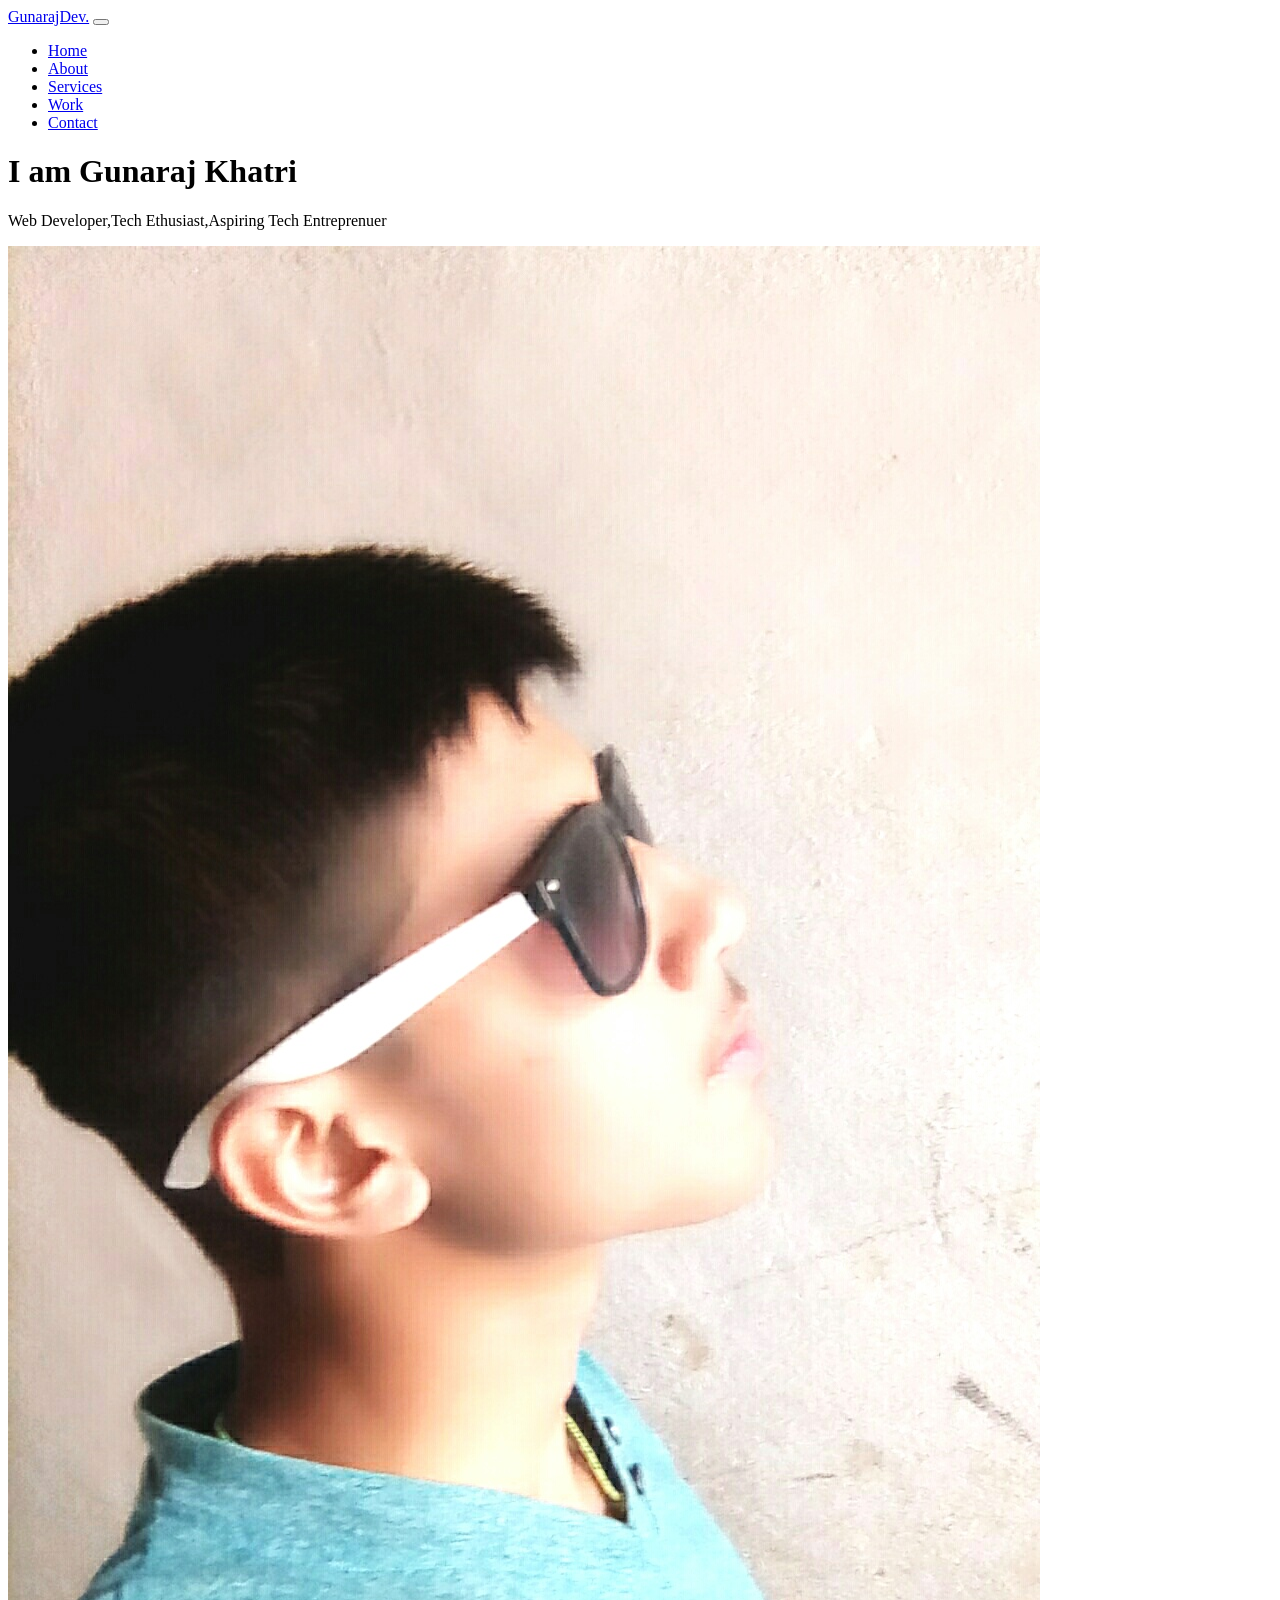
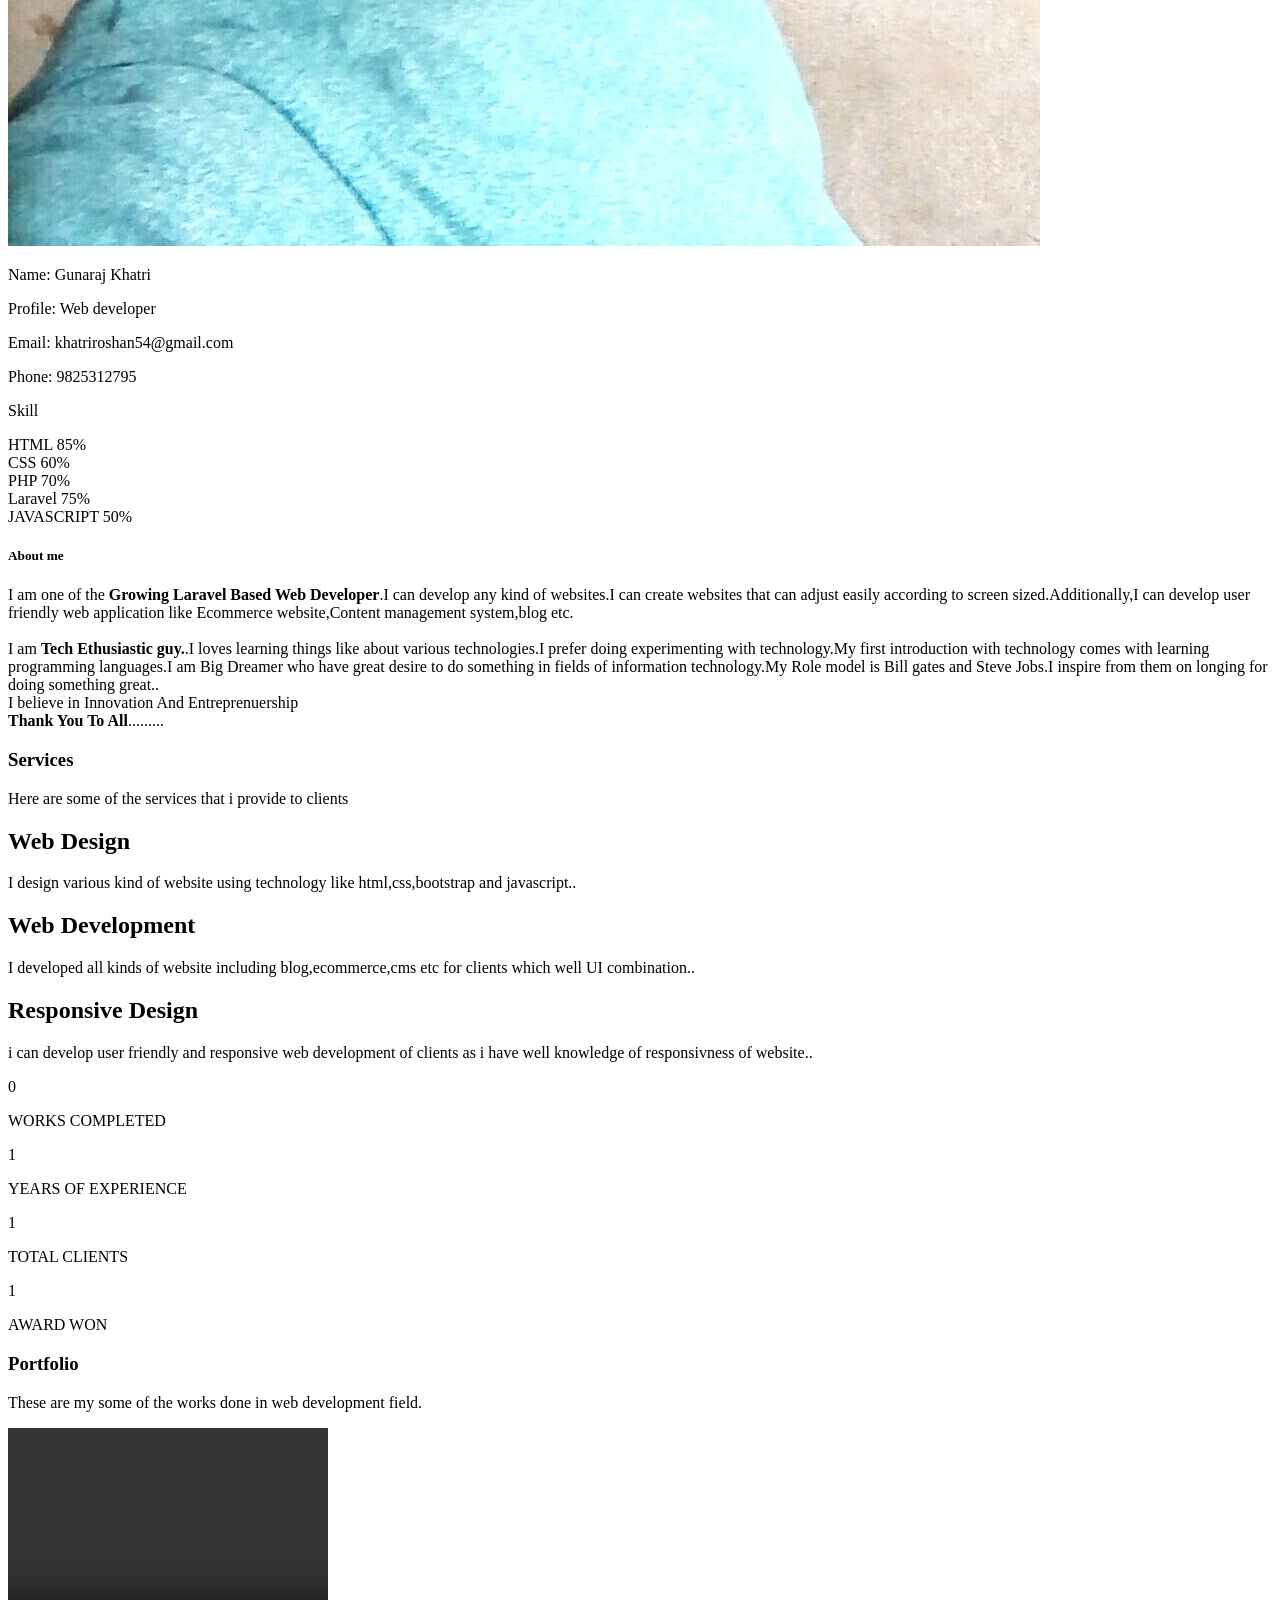
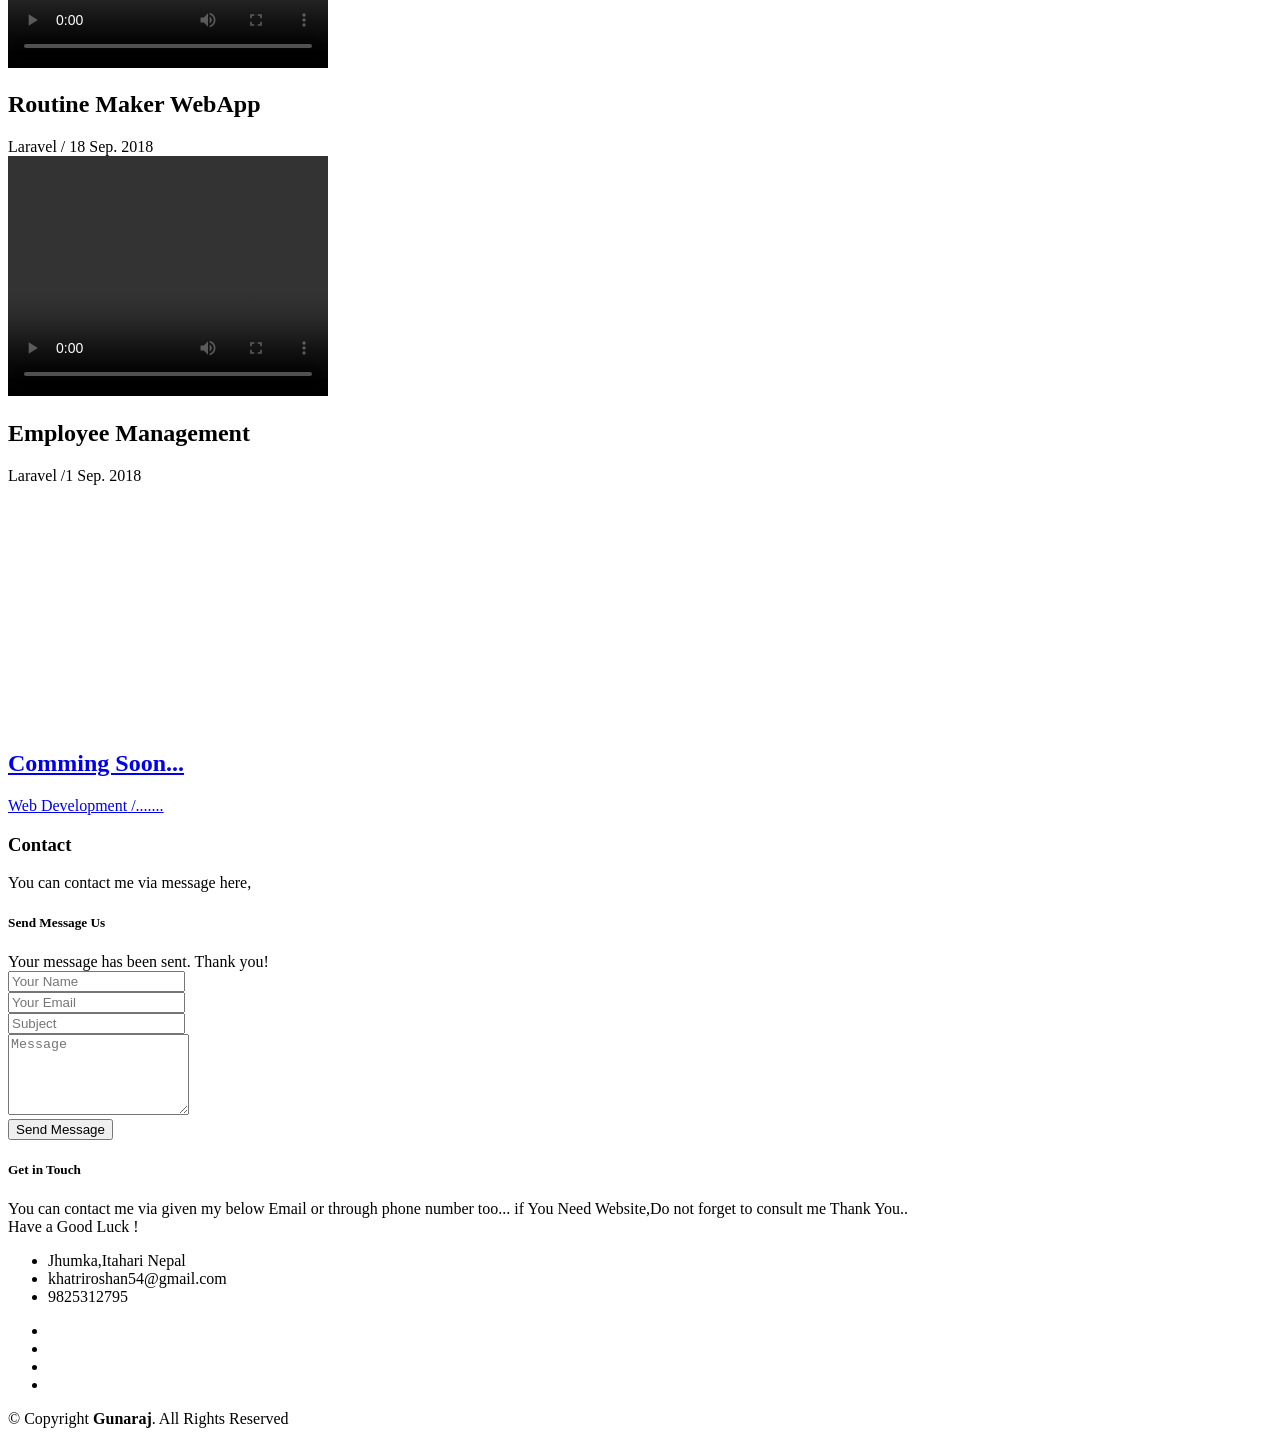
==== index.html @ 98afdce4 "first commit" ====
<!DOCTYPE html>
<html lang="en">
<head>
  <meta charset="utf-8">
  <title>GunarajDev.</title>
  <meta content="width=device-width, initial-scale=1.0" name="viewport">
  <meta content="" name="keywords">
  <meta content="" name="description">

  <!-- Favicons -->
  <!-- <link href="img/favicon.png" rel="icon"> -->
  <link href="img/apple-touch-icon.png" rel="apple-touch-icon">

  <!-- Bootstrap CSS File -->
  <link href="lib/bootstrap/css/bootstrap.min.css" rel="stylesheet">

  <!-- Libraries CSS Files -->
  <link href="lib/font-awesome/css/font-awesome.min.css" rel="stylesheet">
  <link href="lib/animate/animate.min.css" rel="stylesheet">
  <link href="lib/ionicons/css/ionicons.min.css" rel="stylesheet">
  <link href="lib/owlcarousel/assets/owl.carousel.min.css" rel="stylesheet">
  <link href="lib/lightbox/css/lightbox.min.css" rel="stylesheet">

  <!-- Main Stylesheet File -->
  <link href="css/style.css" rel="stylesheet">

</head>

<body id="page-top">

  <!--/ Nav Star /-->
  <nav class="navbar navbar-b navbar-trans navbar-expand-md fixed-top" id="mainNav">
    <div class="container">
      <a class="navbar-brand js-scroll" href="#page-top">GunarajDev.</a>
      <button class="navbar-toggler collapsed" type="button" data-toggle="collapse" data-target="#navbarDefault"
        aria-controls="navbarDefault" aria-expanded="false" aria-label="Toggle navigation">
        <span></span>
        <span></span>
        <span></span>
      </button>
      <div class="navbar-collapse collapse justify-content-end" id="navbarDefault">
        <ul class="navbar-nav">
          <li class="nav-item">
            <a class="nav-link js-scroll active" href="#home">Home</a>
          </li>
          <li class="nav-item">
            <a class="nav-link js-scroll" href="#about">About</a>
          </li>
          <li class="nav-item">
            <a class="nav-link js-scroll" href="#service">Services</a>
          </li>
          <li class="nav-item">
            <a class="nav-link js-scroll" href="#work">Work</a>
          </li>
          
          <li class="nav-item">
            <a class="nav-link js-scroll" href="#contact">Contact</a>
          </li>
        </ul>
      </div>
    </div>
  </nav>
  <!--/ Nav End /-->

  <!--/ Intro Skew Star /-->
  <div id="home" class="intro route bg-image" style="background-image: url(img/post-3.jpg)">
    <div class="overlay-itro"></div>
    <div class="intro-content display-table">
      <div class="table-cell">
        <div class="container">
          <!--<p class="display-6 color-d">Hello, world!</p>-->
          <h1 class="intro-title mb-4">I am Gunaraj Khatri</h1>
          <p class="intro-subtitle"><span class="text-slider-items">Web Developer,Tech Ethusiast,Aspiring Tech Entreprenuer</span><strong class="text-slider"></strong></p>
          <!-- <p class="pt-3"><a class="btn btn-primary btn js-scroll px-4" href="#about" role="button">Learn More</a></p> -->
        </div>
      </div>
    </div>
  </div>
  <!--/ Intro Skew End /-->

  <section id="about" class="about-mf sect-pt4 route">
    <div class="container">
      <div class="row">
        <div class="col-sm-12">
          <div class="box-shadow-full">
            <div class="row">
              <div class="col-md-6">
                <div class="row">
                  <div class="col-sm-6 col-md-5">
                    <div class="about-img">
                      <img src="img/ros.jpg" class="img-fluid rounded b-shadow-a" alt="">
                    </div>
                  </div>
                  <div class="col-sm-6 col-md-7">
                    <div class="about-info">
                      <p><span class="title-s">Name: </span> <span>Gunaraj Khatri</span></p>
                      <p><span class="title-s">Profile: </span> <span>Web developer</span></p>
                      <p><span class="title-s">Email: </span> <span>khatriroshan54@gmail.com</span></p>
                      <p><span class="title-s">Phone: </span> <span>9825312795</span></p>
                    </div>
                  </div>
                </div>
                <div class="skill-mf">
                  <p class="title-s">Skill</p>
                  <span>HTML</span> <span class="pull-right">85%</span>
                  <div class="progress">
                    <div class="progress-bar" role="progressbar" style="width: 85%;" aria-valuenow="85" aria-valuemin="0"
                      aria-valuemax="100"></div>
                  </div>
                  <span>CSS</span> <span class="pull-right">60%</span>
                  <div class="progress">
                    <div class="progress-bar" role="progressbar" style="width: 60%" aria-valuenow="75" aria-valuemin="0"
                      aria-valuemax="100"></div>
                  </div>
                  <span>PHP</span> <span class="pull-right">70%</span>
                  <div class="progress">
                    <div class="progress-bar" role="progressbar" style="width: 70%" aria-valuenow="50" aria-valuemin="0"
                      aria-valuemax="100"></div>
                  </div>
                   <span>Laravel</span> <span class="pull-right">75%</span>
                  <div class="progress">
                    <div class="progress-bar" role="progressbar" style="width: 75%" aria-valuenow="50" aria-valuemin="0"
                      aria-valuemax="100"></div>
                  </div>
                  <span>JAVASCRIPT</span> <span class="pull-right">50%</span>
                  <div class="progress">
                    <div class="progress-bar" role="progressbar" style="width: 50%" aria-valuenow="90" aria-valuemin="0"
                      aria-valuemax="100"></div>
                  </div>
                </div>
              </div>
              <div class="col-md-6">
                <div class="about-me pt-4 pt-md-0">
                  <div class="title-box-2">
                    <h5 class="title-left">
                      About me
                    </h5>
                  </div>
                  <p class="lead">
                    I am one of the <strong>Growing Laravel Based Web Developer</strong>.I can develop any kind of websites.I can create websites that can adjust easily according to screen sized.Additionally,I can develop user friendly web application like Ecommerce website,Content management system,blog etc.
  <br><br>  
I am <strong>Tech Ethusiastic guy.</strong>.I loves learning things like about various technologies.I prefer doing experimenting with technology.My first introduction with technology comes with learning programming languages.I am Big Dreamer who have great desire to do something in fields of information technology.My Role model is Bill gates and Steve Jobs.I inspire from them on longing for doing something great..
<br>
I believe in Innovation And Entreprenuership
<br>

<strong>Thank You To All</strong>.........
                  </p>
                 
                </div>
              </div>
            </div>
          </div>
        </div>
      </div>
    </div>
  </section>

  <!--/ Section Services Star /-->
  <section id="service" class="services-mf route">
    <div class="container">
      <div class="row">
        <div class="col-sm-12">
          <div class="title-box text-center">
            <h3 class="title-a">
              Services
            </h3>
            <p class="subtitle-a">
              Here are some of the services that i provide to clients 
            </p>
            <div class="line-mf"></div>
          </div>
        </div>
      </div>
      <div class="row">
        <div class="col-md-4">
          <div class="service-box">
            <div class="service-ico">
              <span class="ico-circle"><i class="ion-monitor"></i></span>
            </div>
            <div class="service-content">
              <h2 class="s-title">Web Design</h2>
              <p class="s-description text-center">
                I design various kind of website using technology like html,css,bootstrap and javascript..
              </p>
            </div>
          </div>
        </div>
        <div class="col-md-4">
          <div class="service-box">
            <div class="service-ico">
              <span class="ico-circle"><i class="ion-code-working"></i></span>
            </div>
            <div class="service-content">
              <h2 class="s-title">Web Development</h2>
              <p class="s-description text-center">
                I developed all kinds of website including blog,ecommerce,cms etc for clients which well UI combination..
              </p>
            </div>
          </div>
        </div>
        
        <div class="col-md-4">
          <div class="service-box">
            <div class="service-ico">
              <span class="ico-circle"><i class="ion-android-phone-portrait"></i></span>
            </div>
            <div class="service-content">
              <h2 class="s-title">Responsive Design</h2>
              <p class="s-description text-center">
                i can develop user friendly and responsive web development of clients as i have well knowledge of responsivness of website..
              </p>
            </div>
          </div>
        </div>
       
      
      </div>
    </div>
  </section>
  <!--/ Section Services End /-->

  <div class="section-counter paralax-mf bg-image" style="background-image: url(img/counters-bg.jpg)">
    <div class="overlay-mf"></div>
    <div class="container">
      <div class="row">
        <div class="col-sm-3 col-lg-3">
          <div class="counter-box counter-box pt-4 pt-md-0">
            <div class="counter-ico">
              <span class="ico-circle"><i class="ion-checkmark-round"></i></span>
            </div>
            <div class="counter-num">
              <p class="counter">0</p>
              <span class="counter-text">WORKS COMPLETED</span>
            </div>
          </div>
        </div>
        <div class="col-sm-3 col-lg-3">
          <div class="counter-box pt-4 pt-md-0">
            <div class="counter-ico">
              <span class="ico-circle"><i class="ion-ios-calendar-outline"></i></span>
            </div>
            <div class="counter-num">
              <p class="counter">1</p>
              <span class="counter-text">YEARS OF EXPERIENCE</span>
            </div>
          </div>
        </div>
        <div class="col-sm-3 col-lg-3">
          <div class="counter-box pt-4 pt-md-0">
            <div class="counter-ico">
              <span class="ico-circle"><i class="ion-ios-people"></i></span>
            </div>
            <div class="counter-num">
              <p class="counter">1</p>
              <span class="counter-text">TOTAL CLIENTS</span>
            </div>
          </div>
        </div>
        <div class="col-sm-3 col-lg-3">
          <div class="counter-box pt-4 pt-md-0">
            <div class="counter-ico">
              <span class="ico-circle"><i class="ion-ribbon-a"></i></span>
            </div>
            <div class="counter-num">
              <p class="counter">1</p>
              <span class="counter-text">AWARD WON</span>
            </div>
          </div>
        </div>
      </div>
    </div>
  </div>

  <!--/ Section Portfolio Star /-->
  <section id="work" class="portfolio-mf sect-pt4 route">
    <div class="container">
      <div class="row">
        <div class="col-sm-12">
          <div class="title-box text-center">
            <h3 class="title-a">
              Portfolio
            </h3>
            <p class="subtitle-a">
             These are my some of the works done in web development field.
            </p>
            <div class="line-mf"></div>
          </div>
        </div>
      </div>
      <div class="row">
        <div class="col-md-4">
          <div class="work-box">
            <!-- <a href="img/gg.mp4" data-lightbox="gallery-mf"> -->
              <div class="work-img">
              <!--   <img src="img/work-1.jpg" alt="" class="img-fluid"> -->
              <video controls width="320" height="240">
                <source src="img/gg.mp4" type="video/mp4">
              </video>
              </div>
              <div class="work-content">
                <div class="row">
                  <div class="col-sm-8">
                    <h2 class="w-title">Routine Maker WebApp</h2>
                    <div class="w-more">
                      <span class="w-ctegory">Laravel</span> / <span class="w-date">18 Sep. 2018</span>
                    </div>
                  </div>
                  <div class="col-sm-4">
                    <div class="w-like">
                      <span class="ion-ios-plus-outline"></span>
                    </div>
                  </div>
                </div>
              </div>
           
          </div>
        </div>
        <div class="col-md-4">
          <div class="work-box">
            <!-- <a href="img/work-2.jpg" data-lightbox="gallery-mf"> -->
              <div class="work-img">
               <video controls width="320" height="240">
                 <source src="img/prr.mp4" type="video/mp4">
                </video>
              </div>
              <div class="work-content">
                <div class="row">
                  <div class="col-sm-8">
                    <h2 class="w-title">Employee Management</h2>
                    <div class="w-more">
                      <span class="w-ctegory">Laravel</span> /<span class="w-date">1 Sep. 2018</span>
                    </div>
                  </div>
                  <div class="col-sm-4">
                    <div class="w-like">
                      <span class="ion-ios-plus-outline"></span>
                    </div>
                  </div>
                </div>
              </div>
            
          </div>
        </div>
        <div class="col-md-4">
          <div class="work-box">
            <a href="img/work-3.jpg" data-lightbox="gallery-mf">
              <div class="work-img" style="width:345px;height:245px;">
                <img src="img/work-3.jpg" alt="" class="img-fluid" style="width:240;">
              </div>
              <div class="work-content">
                <div class="row">
                  <div class="col-sm-8">
                    <h2 class="w-title">Comming Soon...</h2>
                    <div class="w-more">
                      <span class="w-ctegory"> Web Development</span> /....... <span class="w-date"></span>
                    </div>
                  </div>
                  <div class="col-sm-4">
                    <div class="w-like">
                      <span class="ion-ios-plus-outline"></span>
                    </div>
                  </div>
                </div>
              </div>
            </a>
          </div>
        </div>
        
        
      </div>
    </div>
  </section>
  

  <section class="paralax-mf footer-paralax bg-image sect-mt4 route" style="background-image: url(img/overlay-bg.jpg)">
    <div class="row">
        
    <div class="overlay-mf"></div>
    <div class="container">
      <div class="row">
        <div class="col-sm-12">
          <div class="title-box text-center">
            <h3 class="title-a">
              Contact
            </h3>
            <p class="subtitle-a">
              You can contact me via message here,
            </p>
            <div class="line-mf bg-black"></div>
          </div>
        </div>
        </div>
          <div class="contact-mf">
            <div id="contact" class="box-shadow-full">
              <div class="row">
                <div class="col-md-6">
                  <div class="title-box-2">
                    <h5 class="title-left">
                      Send Message Us
                    </h5>
                  </div>
                  <div>
                      <form action="" method="post" role="form" class="contactForm">
                      <div id="sendmessage">Your message has been sent. Thank you!</div>
                      <div id="errormessage"></div>
                      <div class="row">
                        <div class="col-md-12 mb-3">
                          <div class="form-group">
                            <input type="text" name="name" class="form-control" id="name" placeholder="Your Name" data-rule="minlen:4" data-msg="Please enter at least 4 chars" />
                            <div class="validation"></div>
                          </div>
                        </div>
                        <div class="col-md-12 mb-3">
                          <div class="form-group">
                            <input type="email" class="form-control" name="email" id="email" placeholder="Your Email" data-rule="email" data-msg="Please enter a valid email" />
                            <div class="validation"></div>
                          </div>
                        </div>
                        <div class="col-md-12 mb-3">
                            <div class="form-group">
                              <input type="text" class="form-control" name="subject" id="subject" placeholder="Subject" data-rule="minlen:4" data-msg="Please enter at least 8 chars of subject" />
                              <div class="validation"></div>
                            </div>
                        </div>
                        <div class="col-md-12 mb-3">
                          <div class="form-group">
                            <textarea class="form-control" name="message" rows="5" data-rule="required" data-msg="Please write something for us" placeholder="Message"></textarea>
                            <div class="validation"></div>
                          </div>
                        </div>
                        <div class="col-md-12">
                          <button type="submit" class="button button-a button-big button-rouded">Send Message</button>
                        </div>
                      </div>
                    </form>
                  </div>
                </div>
                <div class="col-md-6">
                  <div class="title-box-2 pt-4 pt-md-0">
                    <h5 class="title-left">
                      Get in Touch
                    </h5>
                  </div>
                  <div class="more-info">
                    <p class="lead">
                      You can contact me via given my below Email 
                      or through phone number too...
                      if You Need Website,Do not forget to 
                      consult me Thank You..
                     <br> Have a Good Luck !
                    </p>
                    <ul class="list-ico">
                      <li><span class="ion-ios-location"></span>Jhumka,Itahari Nepal</li>
                      
                      <li><span class="ion-email"></span>khatriroshan54@gmail.com</li>
                      <li><span class="ion-ios-telephone"></span>9825312795</li>
                    </ul>
                  </div>
                  <div class="socials">
                    <ul>
                      <li><a href=""><span class="ico-circle"><i class="ion-social-facebook"></i></span></a></li>
                      <li><a href=""><span class="ico-circle"><i class="ion-social-instagram"></i></span></a></li>
                      <li><a href=""><span class="ico-circle"><i class="ion-social-twitter"></i></span></a></li>
                      <li><a href=""><span class="ico-circle"><i class="ion-social-pinterest"></i></span></a></li>
                    </ul>
                  </div>
                </div>
              </div>
            </div>
          </div>
        </div>
      </div>
    </div>
    <footer>
      <div class="container">
        <div class="row">
          <div class="col-sm-12">
            <div class="copyright-box">
              <p class="copyright">&copy; Copyright <strong>Gunaraj</strong>. All Rights Reserved</p>
            
            </div>
          </div>
        </div>
      </div>
    </footer>
  </section>
  <!--/ Section Contact-footer End /-->

  <a href="#" class="back-to-top"><i class="fa fa-chevron-up"></i></a>
  <div id="preloader"></div>

  <!-- JavaScript Libraries -->
  <script src="lib/jquery/jquery.min.js"></script>
  <script src="lib/jquery/jquery-migrate.min.js"></script>
  <script src="lib/popper/popper.min.js"></script>
  <script src="lib/bootstrap/js/bootstrap.min.js"></script>
  <script src="lib/easing/easing.min.js"></script>
  <script src="lib/counterup/jquery.waypoints.min.js"></script>
  <script src="lib/counterup/jquery.counterup.js"></script>
  <script src="lib/owlcarousel/owl.carousel.min.js"></script>
  <script src="lib/lightbox/js/lightbox.min.js"></script>
  <script src="lib/typed/typed.min.js"></script>
  <!-- Contact Form JavaScript File -->
  <script src="contactform/contactform.js"></script>

  <!-- Template Main Javascript File -->
  <script src="js/main.js"></script>

</body>
</html>
---- css/style.css ----
/*
  Theme Name: DevFolio
  Theme URL: https://bootstrapmade.com/devfolio-bootstrap-portfolio-html-template/
  Author: BootstrapMade.com
  License: https://bootstrapmade.com/license/
*/

/*======================================
//--//-->   STYLES GENERALES
======================================*/

body {
  background-color: #f5f5f5;
  color: #4e4e4e;
}

h1,
h2,
h3,
h4,
h5,
h6 {
  color: #1e1e1e;
}

a {
  color: #1e1e1e;
  transition: all 0.5s ease-in-out;
}

a:hover {
  color: #0078ff;
  text-decoration: none;
  transition: all 0.5s ease-in-out;
}

.p-r {
  position: relative;
}

.color-a {
  color: #0078ff;
}

.color-d {
  color: #f5f5f5;
}

.color-text-a {
  color: #4e4e4e;
}

.box-shadow,
.paralax-mf,
.service-box,
.work-box,
.card-blog {
  box-shadow: 0 13px 8px -10px rgba(0, 0, 0, 0.1);
}

.box-shadow-a,
.button:hover {
  box-shadow: 0 0 0 4px #cde1f8;
}

.display-5 {
  font-size: 2.5rem;
  font-weight: 300;
  line-height: 1.1;
}

.display-6 {
  font-size: 2rem;
  font-weight: 300;
  line-height: 1.1;
}

.avatar {
  width: 32px;
  height: 32px;
  margin-right: 4px;
  overflow: hidden;
}

.bg-image {
  background-repeat: no-repeat;
  background-attachment: fixed;
  background-size: cover;
  background-position: center center;
}

.overlay-mf {
  background-color: #0078ff;
}

.overlay-mf {
  position: absolute;
  top: 0;
  left: 0px;
  padding: 0;
  height: 100%;
  width: 100%;
  opacity: .7;
}

.paralax-mf {
  position: relative;
  padding: 8rem 0;
}

.display-table {
  width: 100%;
  height: 100%;
  display: table;
}

.table-cell {
  display: table-cell;
  vertical-align: middle;
}

/*--/ Sections /--*/

.sect-4 {
  padding: 4rem 0;
}

.sect-pt4 {
  padding-top: 4rem;
}

.sect-mt4 {
  margin-top: 4rem;
}

/*--/ Title s /--*/

.title-s {
  font-weight: 600;
  color: #1e1e1e;
  font-size: 1.1rem;
}

/*--/ Title A /--*/

.title-box {
  margin-bottom: 4rem;
}

.title-a {
  font-size: 3rem;
  font-weight: bold;
  text-transform: uppercase;
}

.subtitle-a {
  color: #4e4e4e;
}

.line-mf {
  width: 40px;
  height: 5px;
  background-color: #0078ff;
  margin: 0 auto;
}

/*--/ Title Left /--*/

.title-box-2 {
  margin-bottom: 3rem;
}

.title-left {
  font-size: 2rem;
  position: relative;
}

.title-left:before {
  content: '';
  position: absolute;
  height: 3px;
  background-color: #0078ff;
  width: 100px;
  bottom: -12px;
}

/*------/ Box /------*/

.box-pl2 {
  padding-left: 2rem;
}

.box-shadow-full {
  padding: 3rem 1.25rem;
  position: relative;
  background-color: #fff;
  margin-bottom: 3rem;
  z-index: 2;
  box-shadow: 0 1px 1px 0 rgba(0, 0, 0, 0.06), 0 2px 5px 0 rgba(0, 0, 0, 0.2);
}

/*------/ Socials /------*/

.socials {
  padding: 1.5rem 0;
}

.socials ul li {
  display: inline-block;
}

.socials .ico-circle {
  height: 40px;
  width: 40px;
  font-size: 1.7rem;
  border-radius: 50%;
  line-height: 1.4;
  margin: 0 15px 0 0;
  box-shadow: 0 0 0 3px #0078ff;
  transition: all 500ms ease;
}

.socials .ico-circle:hover {
  background-color: #0078ff;
  color: #fff;
  box-shadow: 0 0 0 3px #cde1f8;
  transition: all 500ms ease;
}

/*------/ Ul resect /------*/

.ul-resect,
.socials ul,
.list-ico,
.blog-wrapper .post-meta ul,
.box-comments .list-comments,
.widget-sidebar .list-sidebar,
.widget-tags ul {
  list-style: none;
  padding-left: 0;
  margin-bottom: 0;
}

.list-ico {
  line-height: 2;
}

.list-ico span {
  color: #0078ff;
  margin-right: 10px;
}

/*------/ Ico Circle /------*/

.ico-circle {
  height: 100px;
  width: 100px;
  font-size: 2rem;
  border-radius: 50%;
  line-height: 1.55;
  margin: 0 auto;
  text-align: center;
  box-shadow: 0 0 0 10px #0078ff;
  display: block;
}

/*------/ Owl Carousel /------*/

.owl-theme .owl-dots {
  text-align: center;
  margin-top: 18px;
}

.owl-theme .owl-dots .owl-dot {
  display: inline-block;
}

.owl-theme .owl-dots .owl-dot span {
  width: 18px;
  height: 7px;
  margin: 5px 5px;
  background: #cde1f8;
  border: 0px solid #cde1f8;
  display: block;
  transition: all 0.6s ease-in-out;
  cursor: pointer;
}

.owl-theme .owl-dots .owl-dot:hover span {
  background-color: #cde1f8;
}

.owl-theme .owl-dots .owl-dot.active span {
  background-color: #1B1B1B;
  width: 25px;
}

/*--/ Scrolltop s /--*/

.scrolltop-mf {
  position: relative;
  display: none;
}

.scrolltop-mf span {
  z-index: 999;
  position: fixed;
  width: 42px;
  height: 42px;
  background-color: #0078ff;
  opacity: .7;
  font-size: 1.6rem;
  line-height: 1.5;
  text-align: center;
  color: #fff;
  top: auto;
  left: auto;
  right: 30px;
  bottom: 50px;
  cursor: pointer;
  border-radius: 50%;
}

/* Back to top button */

.back-to-top {
  position: fixed;
  display: none;
  background: #0078ff;
  color: #fff;
  width: 44px;
  height: 44px;
  text-align: center;
  line-height: 1;
  font-size: 16px;
  border-radius: 50%;
  right: 15px;
  bottom: 15px;
  transition: background 0.5s;
  z-index: 11;
}

.back-to-top i {
  padding-top: 12px;
  color: #fff;
}

/* Prelaoder */

#preloader {
  position: fixed;
  top: 0;
  left: 0;
  right: 0;
  bottom: 0;
  z-index: 9999;
  overflow: hidden;
  background: #fff;
}

#preloader:before {
  content: "";
  position: fixed;
  top: calc(50% - 30px);
  left: calc(50% - 30px);
  border: 6px solid #f2f2f2;
  border-top: 6px solid #0078ff;
  border-radius: 50%;
  width: 60px;
  height: 60px;
  -webkit-animation: animate-preloader 1s linear infinite;
  animation: animate-preloader 1s linear infinite;
}

@-webkit-keyframes animate-preloader {
  0% {
    -webkit-transform: rotate(0deg);
    transform: rotate(0deg);
  }

  100% {
    -webkit-transform: rotate(360deg);
    transform: rotate(360deg);
  }
}

@keyframes animate-preloader {
  0% {
    -webkit-transform: rotate(0deg);
    transform: rotate(0deg);
  }

  100% {
    -webkit-transform: rotate(360deg);
    transform: rotate(360deg);
  }
}

/*======================================
//--//-->   NAVBAR
======================================*/

.navbar-b {
  transition: all .5s ease-in-out;
  background-color: transparent;
  padding-top: 1.563rem;
  padding-bottom: 1.563rem;
}

.navbar-b.navbar-reduce {
  box-shadow: 0px 6px 9px 0px rgba(0, 0, 0, 0.06);
}

.navbar-b.navbar-trans .nav-item,
.navbar-b.navbar-reduce .nav-item {
  position: relative;
  padding-right: 10px;
  padding-left: 0;
}

.navbar-b.navbar-trans .nav-link,
.navbar-b.navbar-reduce .nav-link {
  color: #fff;
  text-transform: uppercase;
  font-weight: 600;
}

.navbar-b.navbar-trans .nav-link:before,
.navbar-b.navbar-reduce .nav-link:before {
  content: '';
  position: absolute;
  margin-left: 0px;
  width: 0%;
  bottom: 0;
  left: 0;
  height: 2px;
  transition: all 500ms ease;
}

.navbar-b.navbar-trans .nav-link:hover,
.navbar-b.navbar-reduce .nav-link:hover {
  color: #1B1B1B;
}

.navbar-b.navbar-trans .nav-link:hover:before,
.navbar-b.navbar-reduce .nav-link:hover:before {
  width: 35px;
}

.navbar-b.navbar-trans .show > .nav-link:before,
.navbar-b.navbar-trans .active > .nav-link:before,
.navbar-b.navbar-trans .nav-link.show:before,
.navbar-b.navbar-trans .nav-link.active:before,
.navbar-b.navbar-reduce .show > .nav-link:before,
.navbar-b.navbar-reduce .active > .nav-link:before,
.navbar-b.navbar-reduce .nav-link.show:before,
.navbar-b.navbar-reduce .nav-link.active:before {
  width: 35px;
}

.navbar-b.navbar-trans .nav-link:before {
  background-color: #fff;
}

.navbar-b.navbar-trans .nav-link:hover {
  color: #fff;
}

.navbar-b.navbar-trans .show > .nav-link,
.navbar-b.navbar-trans .active > .nav-link,
.navbar-b.navbar-trans .nav-link.show,
.navbar-b.navbar-trans .nav-link.active {
  color: #fff;
}

.navbar-b.navbar-reduce {
  transition: all .5s ease-in-out;
  background-color: #fff;
  padding-top: 15px;
  padding-bottom: 15px;
}

.navbar-b.navbar-reduce .nav-link {
  color: #0078ff;
}

.navbar-b.navbar-reduce .nav-link:before {
  background-color: #0078ff;
}

.navbar-b.navbar-reduce .nav-link:hover {
  color: #0078ff;
}

.navbar-b.navbar-reduce .show > .nav-link,
.navbar-b.navbar-reduce .active > .nav-link,
.navbar-b.navbar-reduce .nav-link.show,
.navbar-b.navbar-reduce .nav-link.active {
  color: #0078ff;
}

.navbar-b.navbar-reduce .navbar-brand {
  color: #0078ff;
}

.navbar-b.navbar-reduce .navbar-toggler span {
  background-color: #1B1B1B;
}

.navbar-b .navbar-brand {
  color: #fff;
  font-size: 1.6rem;
  font-weight: 600;
}

.navbar-b .navbar-nav .dropdown-item.show .dropdown-menu,
.navbar-b .dropdown.show .dropdown-menu,
.navbar-b .dropdown-btn.show .dropdown-menu {
  -webkit-transform: translate3d(0px, 0px, 0px);
  transform: translate3d(0px, 0px, 0px);
  visibility: visible !important;
}

.navbar-b .dropdown-menu {
  margin: 1.12rem 0 0;
  border-radius: 0;
}

.navbar-b .dropdown-menu .dropdown-item {
  padding: .7rem 1.7rem;
  transition: all 500ms ease;
}

.navbar-b .dropdown-menu .dropdown-item:hover {
  background-color: #0078ff;
  color: #fff;
  transition: all 500ms ease;
}

.navbar-b .dropdown-menu .dropdown-item.active {
  background-color: #0078ff;
}

/*--/ Hamburger Navbar /--*/

.navbar-toggler {
  position: relative;
}

.navbar-toggler:focus,
.navbar-toggler:active {
  outline: 0;
}

.navbar-toggler span {
  display: block;
  background-color: #fff;
  height: 3px;
  width: 25px;
  margin-top: 4px;
  margin-bottom: 4px;
  -webkit-transform: rotate(0deg);
  transform: rotate(0deg);
  left: 0;
  opacity: 1;
}

.navbar-toggler span:nth-child(1),
.navbar-toggler span:nth-child(3) {
  transition: -webkit-transform .35s ease-in-out;
  transition: transform .35s ease-in-out;
  transition: transform .35s ease-in-out, -webkit-transform .35s ease-in-out;
}

.navbar-toggler:not(.collapsed) span:nth-child(1) {
  position: absolute;
  left: 12px;
  top: 10px;
  -webkit-transform: rotate(135deg);
  transform: rotate(135deg);
  opacity: 0.9;
}

.navbar-toggler:not(.collapsed) span:nth-child(2) {
  height: 12px;
  visibility: hidden;
  background-color: transparent;
}

.navbar-toggler:not(.collapsed) span:nth-child(3) {
  position: absolute;
  left: 12px;
  top: 10px;
  -webkit-transform: rotate(-135deg);
  transform: rotate(-135deg);
  opacity: 0.9;
}

/*======================================
//--//-->   INTRO
======================================*/

.intro {
  height: 100vh;
  position: relative;
  color: #fff;
}

.intro .intro-content {
  text-align: center;
  position: absolute;
}

.intro .overlay-itro {
  background-color: rgba(0, 0, 0, 0.6);
  position: absolute;
  top: 0;
  left: 0px;
  padding: 0;
  height: 100%;
  width: 100%;
  opacity: .9;
}

.intro .intro-title {
  color: #fff;
  font-weight: 600;
  font-size: 3rem;
}

.intro .intro-subtitle {
  font-size: 1.5rem;
  font-weight: 300;
}

.intro .text-slider-items {
  display: none;
}

.intro-single {
  height: 350px;
}

.intro-single .intro-content {
  margin-top: 30px;
}

.intro-single .intro-title {
  text-transform: uppercase;
  font-size: 3rem;
}

.intro-single .breadcrumb {
  background-color: transparent;
  color: #0078ff;
}

.intro-single .breadcrumb .breadcrumb-item:before {
  color: #cde1f8;
}

.intro-single .breadcrumb .breadcrumb-item.active {
  color: #cde1f8;
}

.intro-single .breadcrumb a {
  color: #fff;
}

/*======================================
//--//-->   ABOUT
======================================*/

.about-mf .box-shadow-full {
  padding-top: 4rem;
  padding-bottom: 4rem;
}

.about-mf .about-img {
  margin-bottom: 2rem;
}

.about-mf .about-img img {
  margin-left: 10px;
}

.skill-mf span {
  color: #4e4e4e;
}

.skill-mf .progress {
  background-color: #cde1f8;
  margin: .5rem 0 1.2rem 0;
  border-radius: 0;
  height: .7rem;
}

.skill-mf .progress .progress-bar {
  height: .7rem;
  background-color: #0078ff;
}

/*======================================
//--//-->   SERVICES
======================================*/

.service-box {
  background-color: #fff;
  padding: 2.5rem 1.3rem;
  border-radius: 1rem;
  margin-bottom: 3rem;
}

.service-box:hover .ico-circle {
  transition: all 500ms ease;
  color: #fff;
  background-color: #0078ff;
  box-shadow: 0 0 0 10px #cde1f8;
}

.service-box .service-ico {
  margin-bottom: 1rem;
  color: #1e1e1e;
}

.service-box .ico-circle {
  transition: all 500ms ease;
  font-size: 4rem;
}

.service-box .s-title {
  font-size: 1.4rem;
  text-transform: uppercase;
  text-align: center;
  padding: .4rem 0;
}

.service-box .s-description {
  color: #4e4e4e;
}

/*======================================
//--//-->   COUNTER
======================================*/

.counter-box {
  color: #fff;
  text-align: center;
}

.counter-ico {
  margin-bottom: 1rem;
}

.counter-ico .ico-circle {
  height: 60px;
  width: 60px;
  line-height: 1.8;
  box-shadow: 0 0 0 10px #cde1f8;
}

.counter-num .counter {
  font-size: 2rem;
  margin-bottom: 0;
}

/*======================================
//--//-->   PORTFOLIO
======================================*/

.work-box {
  margin-bottom: 3rem;
  -webkit-backface-visibility: hidden;
  backface-visibility: hidden;
  background-color: #fff;
}

.work-box:hover img {
  -webkit-transform: scale(1.3);
  transform: scale(1.3);
}

.work-img {
  display: block;
  overflow: hidden;
}

.work-img img {
  transition: all 1s;
}

.work-content {
  padding: 2rem 3% 1rem 4%;
}

.work-content .w-more {
  color: #4e4e4e;
  font-size: .8rem;
}

.work-content .w-more .w-ctegory {
  color: #0078ff;
}

.work-content .w-like {
  font-size: 2.5rem;
  color: #0078ff;
  float: right;
}

.work-content .w-like a {
  color: #0078ff;
}

.work-content .w-like .num-like {
  font-size: .7rem;
}

.w-title {
  font-size: 1.2rem;
}

/*======================================
//--//-->   TESTIMONIALS
======================================*/

.testimonials .owl-carousel .owl-item img {
  width: auto;
}

.testimonial-box {
  color: #fff;
  text-align: center;
}

.testimonial-box .author-test {
  margin-top: 1rem;
}

.testimonial-box .author-test img {
  margin: 0 auto;
}

.testimonial-box .author {
  color: #fff;
  text-transform: uppercase;
  font-weight: 600;
  margin: 1rem 0;
  display: block;
  font-size: 1.4rem;
}

.testimonial-box .comit {
  font-size: 2rem;
  color: #0078ff;
  background-color: #fff;
  width: 52px;
  height: 52px;
  display: block;
  margin: 0 auto;
  border-radius: 50%;
  line-height: 1.6;
}

/*======================================
//--//-->   BLOG
======================================*/

.card-blog .card-body {
  position: relative;
}

.card-blog .card-category-box {
  position: absolute;
  text-align: center;
  top: -16px;
  left: 15px;
  right: 15px;
  line-height: 25px;
  overflow: hidden;
}

.card-blog .card-category {
  display: inline-block;
  color: #fff;
  padding: 0 15px 5px;
  overflow: hidden;
  background-color: #0078ff;
  border-radius: 4px;
}

.card-blog .card-category .category {
  color: #fff;
  display: inline-block;
  text-transform: uppercase;
  font-size: .7rem;
  letter-spacing: .1px;
  margin-bottom: 0;
}

.card-blog .card-title {
  font-size: 1.3rem;
  margin-top: .6rem;
}

.card-blog .card-description {
  color: #4e4e4e;
}

.card-blog .post-author {
  display: inline-block;
}

.card-blog .post-date {
  color: #4e4e4e;
  display: inline-block;
  float: right;
}

/*======================================
//--//-->   BLOG-SINGLE
======================================*/

.post-box,
.form-comments,
.box-comments,
.widget-sidebar {
  padding: 2rem;
  background-color: #fff;
  margin-bottom: 3rem;
}

.blog-wrapper .article-title {
  font-size: 1.5rem;
}

.blog-wrapper .post-meta {
  margin: 1rem 0;
}

.blog-wrapper .post-meta ul {
  border-left: 4px solid #0078ff;
  margin-top: 1rem;
}

.blog-wrapper .post-meta ul li {
  display: inline-block;
  margin-left: 15px;
}

.blog-wrapper .post-meta ul a {
  color: #0078ff;
}

.blog-wrapper .post-meta ul span {
  color: #1e1e1e;
}

.blog-wrapper .blockquote {
  border-left: 4px solid #0078ff;
  padding: 18px;
  font-style: italic;
}

/*------/ Comments /------*/

.box-comments .list-comments li {
  padding-bottom: 40px;
}

.box-comments .list-comments .comment-avatar {
  display: table-cell;
  vertical-align: top;
}

.box-comments .list-comments .comment-avatar img {
  width: 80px;
  height: 80px;
}

.box-comments .list-comments .comment-author {
  font-size: 1.3rem;
}

.box-comments .list-comments .comment-details {
  display: table-cell;
  vertical-align: top;
  padding-left: 25px;
}

.box-comments .list-comments a {
  color: #0078ff;
}

.box-comments .list-comments span {
  color: #1e1e1e;
  font-style: italic;
}

.box-comments .comment-children {
  margin-left: 40px;
}

/*------/ Sidebar /------*/

.widget-sidebar .sidebar-title {
  font-size: 1.6rem;
  font-weight: 600;
  border-left: 5px solid #0078ff;
  padding-left: 15px;
  text-transform: uppercase;
  margin-bottom: 1.5rem;
}

.widget-sidebar .list-sidebar li {
  position: relative;
  padding: 6px 0 6px 24px;
}

.widget-sidebar .list-sidebar li:before {
  position: absolute;
  content: "";
  width: 10px;
  height: 1px;
  left: 0;
  background-color: #0078ff;
  top: 20px;
}

.sidebar-search input {
  background-color: #fff;
  border-radius: 0;
  transition: all 0.5s ease-in-out;
}

.sidebar-search .btn-search {
  background-color: #0078ff;
  border-color: #0078ff;
  border-radius: 0;
  padding-left: 20px;
  padding-right: 20px;
}

.widget-tags ul li {
  display: inline-block;
  background-color: #0078ff;
  padding: .2rem .6rem;
  margin-bottom: .5rem;
  border-radius: 15px;
}

.widget-tags ul li a {
  color: #fff;
}

/*======================================
//--//-->   CONTACT
======================================*/

.footer-paralax {
  padding: 4rem 0 0 0;
}

.contact-mf {
  margin-top: 4rem;
}

/*======================================
//--//-->   FOOTER
======================================*/

footer {
  text-align: center;
  color: #fff;
  padding-bottom: 4rem;
}

footer .copyright {
  margin-bottom: .3rem;
}

footer .credits {
  margin-bottom: 0;
}

footer .credits a {
  color: #fff;
}

/*======================================
//--//-->   CONtaCT FORM
======================================*/

#sendmessage {
  color: #0078ff;
  border: 1px solid #0078ff;
  display: none;
  text-align: center;
  padding: 15px;
  font-weight: 600;
  margin-bottom: 15px;
}

#errormessage {
  color: red;
  display: none;
  border: 1px solid red;
  text-align: center;
  padding: 15px;
  font-weight: 600;
  margin-bottom: 15px;
}

#sendmessage.show,
#errormessage.show,
.show {
  display: block;
}

.validation {
  color: red;
  display: none;
  margin: 0 0 20px;
  font-weight: 400;
  font-size: 13px;
}

/*======================================
//--//-->   BUTTON
======================================*/

.button {
  display: inline-block;
  padding: .3rem .6rem;
  text-align: center;
  vertical-align: middle;
  -webkit-user-select: none;
  -moz-user-select: none;
  -ms-user-select: none;
  user-select: none;
  font-size: 1rem;
  border-radius: .3rem;
  border: 1px solid transparent;
  transition: all 500ms ease;
  cursor: pointer;
}

.button:focus {
  outline: 0;
}

.button:hover {
  background-color: #0062d3;
  color: #fff;
  transition: all 500ms ease;
}

.button-a {
  background-color: #0078ff;
  color: #fff;
  border-color: #cde1f8;
}

.button-big {
  padding: .9rem 2.3rem;
  font-size: 1.2rem;
}

.button-rouded {
  border-radius: 5rem;
}

.btn-lg {
  padding: .5rem 1rem;
  font-size: 1.25rem;
  line-height: 1.5;
  border-radius: .3rem;
}

@media (min-width: 577px) {
  .counter-box {
    margin-bottom: 1.8rem;
  }
}

@media (min-width: 767px) {
  .about-mf .box-pl2 {
    margin-top: 3rem;
    padding-left: 0rem;
  }

  .card-blog {
    margin-bottom: 3rem;
  }

  .contact-mf .box-pl2 {
    margin-top: 3rem;
    padding-left: 0rem;
  }
}

@media (min-width: 768px) {
  .box-shadow-full {
    padding: 3rem;
  }

  .navbar-b.navbar-trans .nav-item,
  .navbar-b.navbar-reduce .nav-item {
    padding-left: 10px;
  }

  .navbar-b.navbar-trans .nav-link:before,
  .navbar-b.navbar-reduce .nav-link:before {
    margin-left: 18px;
  }

  .intro .intro-title {
    font-size: 4.5rem;
  }

  .intro .intro-subtitle {
    font-size: 2.5rem;
  }

  .intro-single .intro-title {
    font-size: 3.5rem;
  }

  .testimonial-box .description {
    padding: 0 5rem;
  }

  .post-box,
  .form-comments,
  .box-comments,
  .widget-sidebar {
    padding: 3rem;
  }

  .blog-wrapper .article-title {
    font-size: 1.9rem;
  }

  .box-comments .list-comments .comment-author {
    font-size: 1.5rem;
  }
}

@media (min-width: 992px) {
  .testimonial-box .description {
    padding: 0 8rem;
  }
}

@media (min-width: 1200px) {
  .testimonial-box .description {
    padding: 0 13rem;
  }
}

@media (max-width: 1024px) {
  .bg-image {
    background-attachment: scroll;
  }
}

@media (max-width: 768px) {
  .back-to-top {
    bottom: 15px;
  }
}
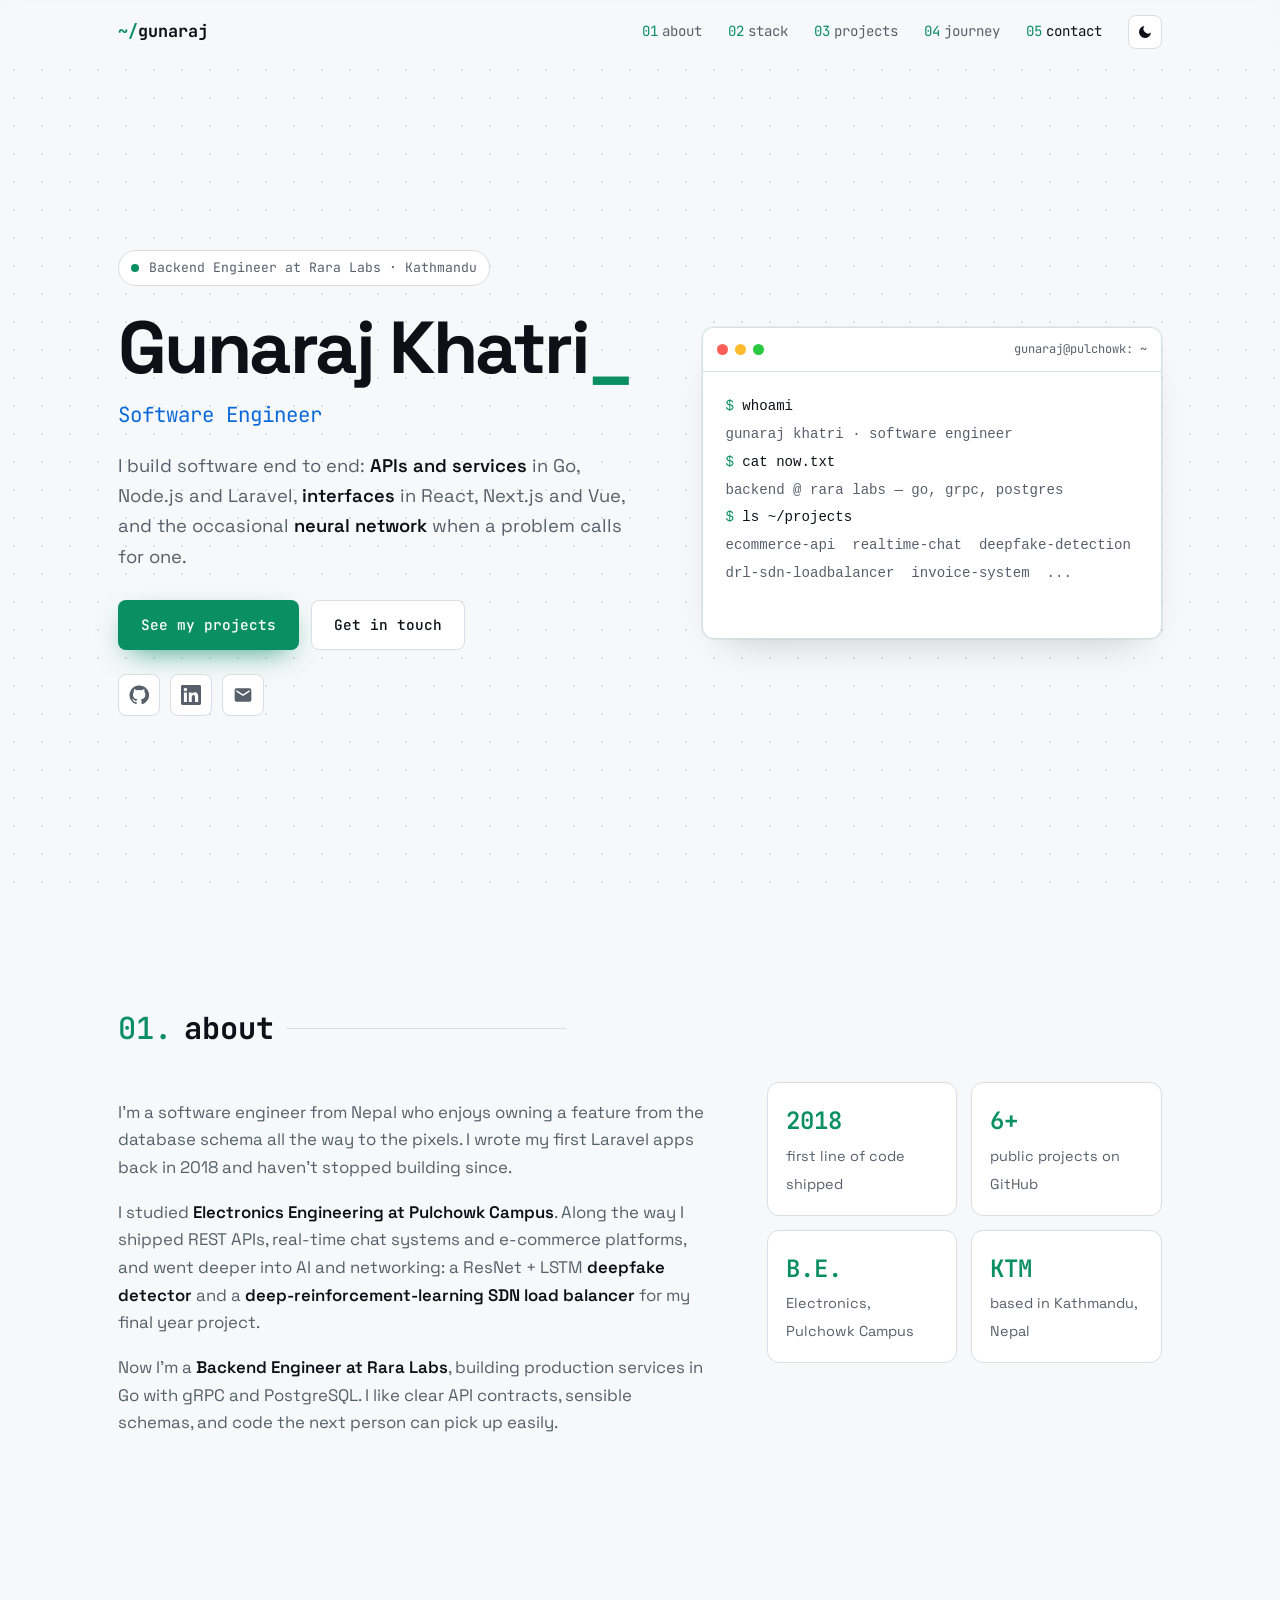
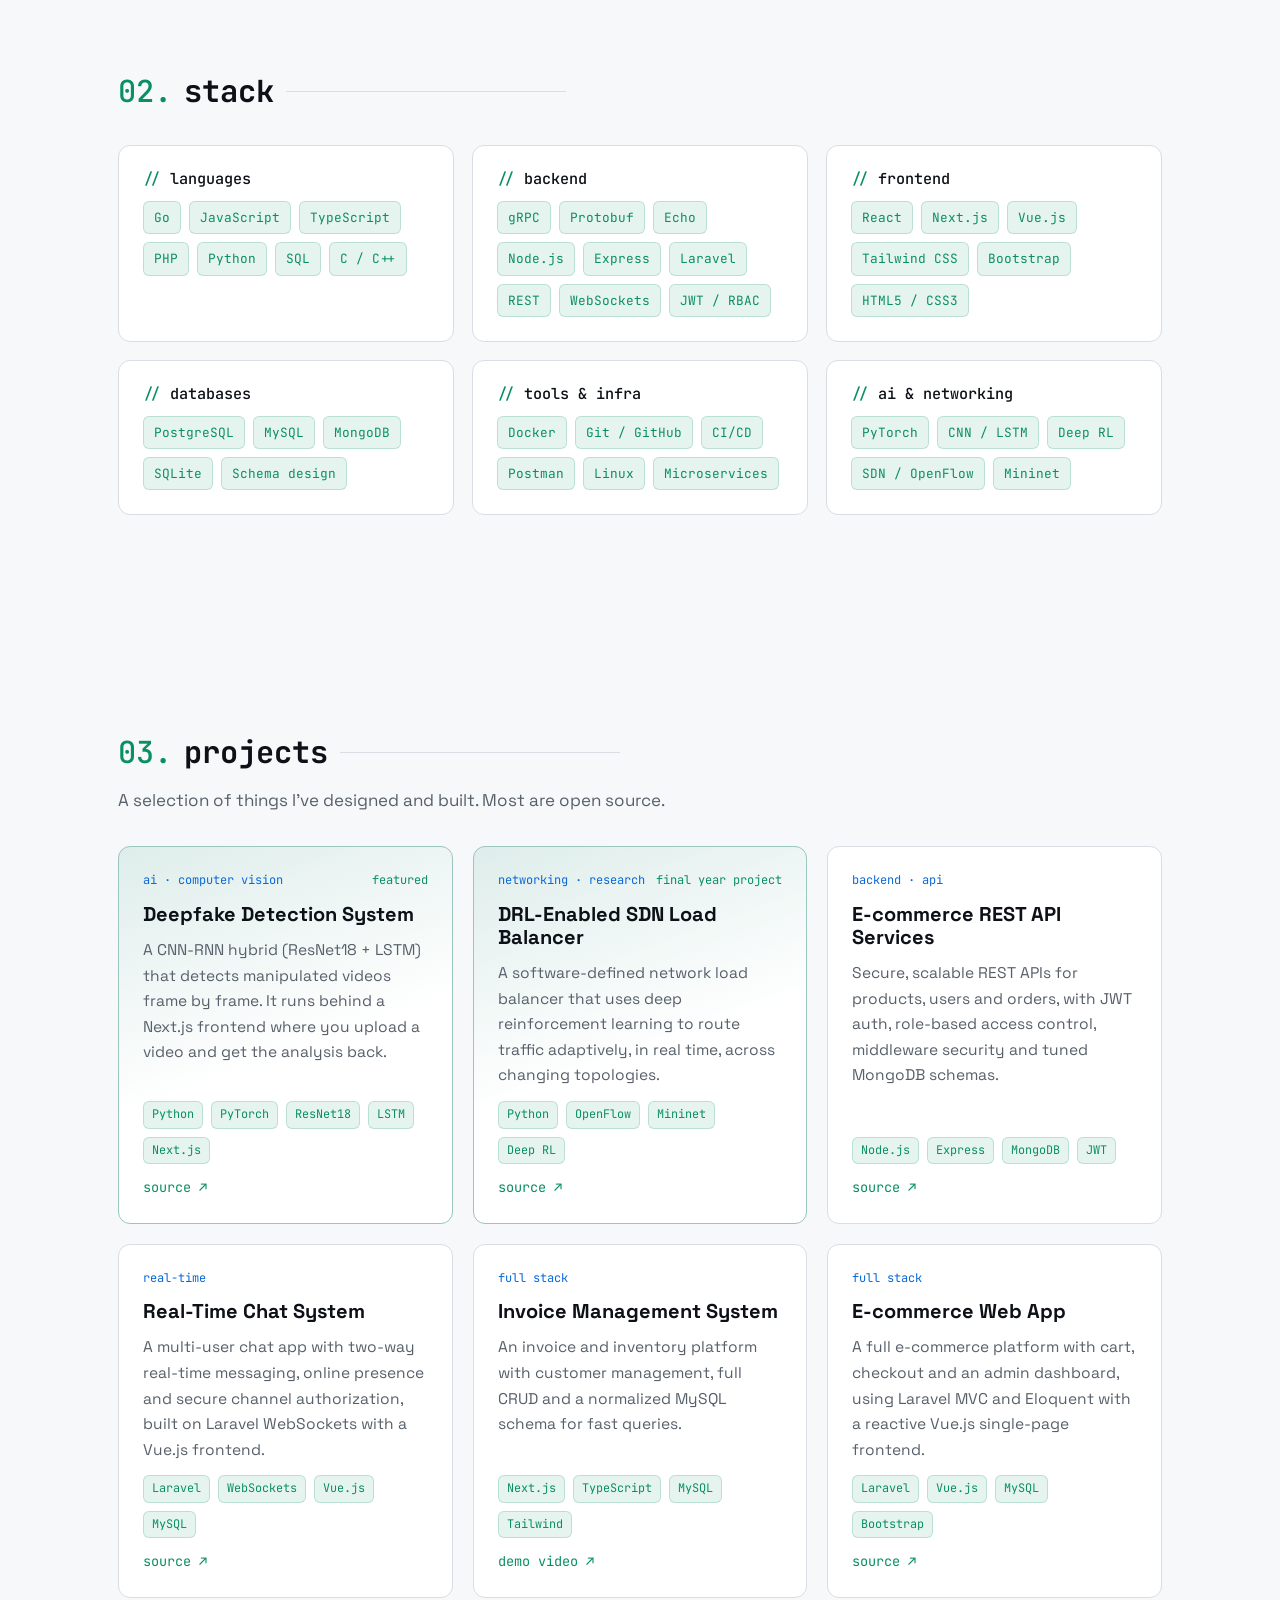
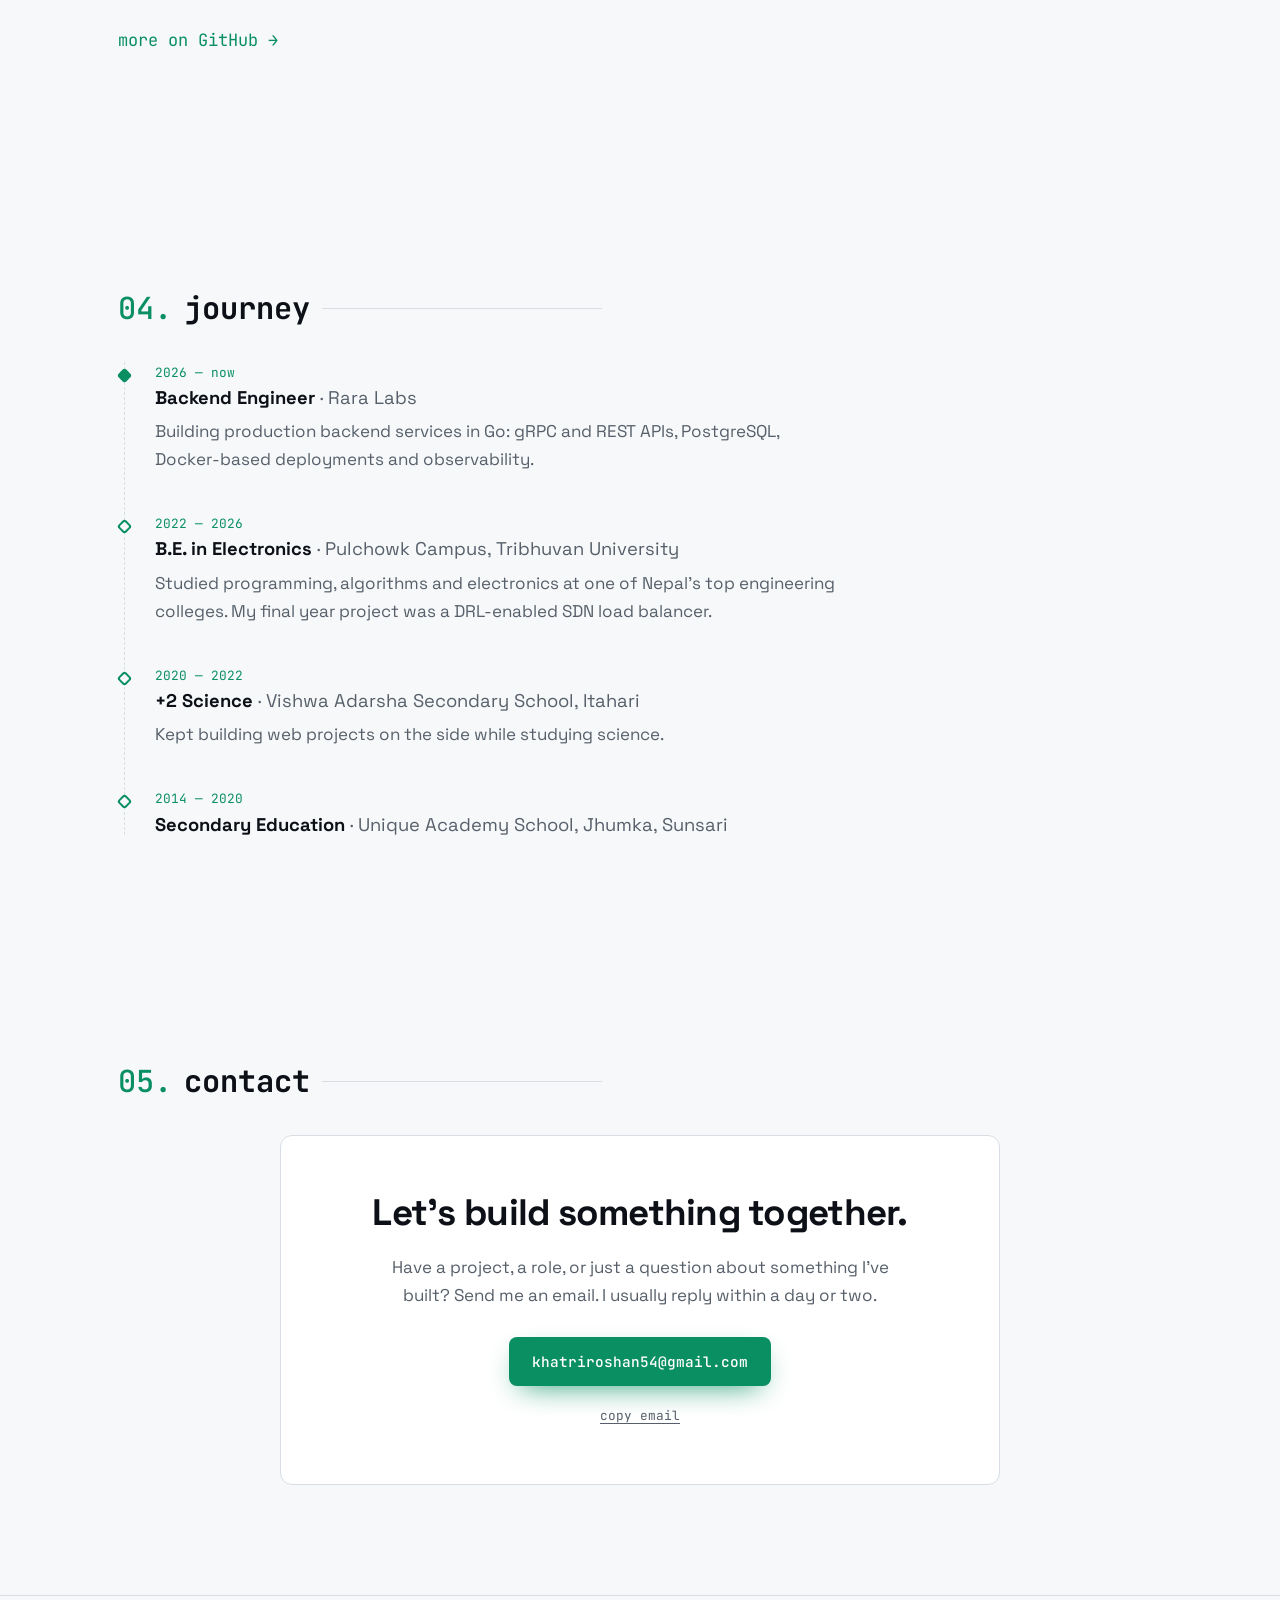
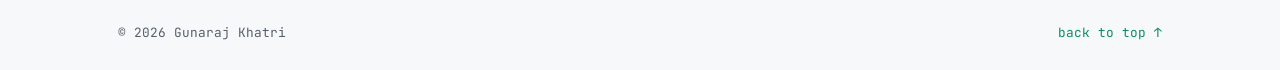
==== commit 2ccd7548: "Redesign portfolio with updated content" ====
--- a/index.html
+++ b/index.html
@@ -1,511 +1,269 @@
 <!DOCTYPE html>
 <html lang="en">
 <head>
-  <meta charset="utf-8">
-  <title>GunarajDev.</title>
-  <meta content="width=device-width, initial-scale=1.0" name="viewport">
-  <meta content="" name="keywords">
-  <meta content="" name="description">
-
-  <!-- Favicons -->
-  <!-- <link href="img/favicon.png" rel="icon"> -->
-  <link href="img/apple-touch-icon.png" rel="apple-touch-icon">
-
-  <!-- Bootstrap CSS File -->
-  <link href="lib/bootstrap/css/bootstrap.min.css" rel="stylesheet">
-
-  <!-- Libraries CSS Files -->
-  <link href="lib/font-awesome/css/font-awesome.min.css" rel="stylesheet">
-  <link href="lib/animate/animate.min.css" rel="stylesheet">
-  <link href="lib/ionicons/css/ionicons.min.css" rel="stylesheet">
-  <link href="lib/owlcarousel/assets/owl.carousel.min.css" rel="stylesheet">
-  <link href="lib/lightbox/css/lightbox.min.css" rel="stylesheet">
-
-  <!-- Main Stylesheet File -->
-  <link href="css/style.css" rel="stylesheet">
-
+  <meta charset="UTF-8" />
+  <meta name="viewport" content="width=device-width, initial-scale=1.0" />
+  <title>Gunaraj Khatri — Software Engineer</title>
+  <meta name="description" content="Gunaraj Khatri is a software engineer in Kathmandu who builds full-stack web apps, backend services in Go and Node.js, and AI projects." />
+  <meta name="author" content="Gunaraj Khatri" />
+
+  <meta property="og:type" content="website" />
+  <meta property="og:title" content="Gunaraj Khatri — Software Engineer" />
+  <meta property="og:description" content="Full-stack web apps, backend services in Go and Node.js, and AI projects." />
+  <meta name="twitter:card" content="summary" />
+  <meta name="theme-color" content="#0a0e14" />
+  <link rel="icon" href="assets/img/favicon.svg" type="image/svg+xml" />
+
+  <link rel="preconnect" href="https://fonts.googleapis.com" />
+  <link rel="preconnect" href="https://fonts.gstatic.com" crossorigin />
+  <link href="https://fonts.googleapis.com/css2?family=JetBrains+Mono:wght@400;500;700&family=Space+Grotesk:wght@400;500;600;700&display=swap" rel="stylesheet" />
+  <link rel="stylesheet" href="assets/css/style.css" />
+
+  <script type="application/ld+json">
+  {
+    "@context": "https://schema.org",
+    "@type": "Person",
+    "name": "Gunaraj Khatri",
+    "jobTitle": "Software Engineer",
+    "worksFor": { "@type": "Organization", "name": "Rara Labs" },
+    "alumniOf": { "@type": "CollegeOrUniversity", "name": "Pulchowk Campus, Tribhuvan University" },
+    "address": { "@type": "PostalAddress", "addressLocality": "Kathmandu", "addressCountry": "NP" },
+    "sameAs": [
+      "https://github.com/GunarajKhatri",
+      "https://linkedin.com/in/gunaraj-khatri-775045199"
+    ]
+  }
+  </script>
+  <script>
+    document.documentElement.classList.add('js');
+    try { var t = localStorage.getItem('theme'); if (t) document.documentElement.setAttribute('data-theme', t); } catch (e) {}
+  </script>
 </head>
-
-<body id="page-top">
-
-  <!--/ Nav Star /-->
-  <nav class="navbar navbar-b navbar-trans navbar-expand-md fixed-top" id="mainNav">
+<body>
+  <a class="skip-link" href="#main">Skip to content</a>
+
+  <header class="site-header" id="top">
+    <nav class="nav container">
+      <a href="#top" class="logo" aria-label="Home"><span class="prompt">~/</span>gunaraj</a>
+      <button class="nav-toggle" aria-label="Open menu" aria-expanded="false" aria-controls="nav-links"><span></span><span></span><span></span></button>
+      <ul class="nav-links" id="nav-links">
+        <li><a href="#about"><i>01</i>about</a></li>
+        <li><a href="#stack"><i>02</i>stack</a></li>
+        <li><a href="#work"><i>03</i>projects</a></li>
+        <li><a href="#journey"><i>04</i>journey</a></li>
+        <li><a href="#contact"><i>05</i>contact</a></li>
+        <li>
+          <button class="theme-toggle" aria-label="Toggle light/dark theme" title="Toggle theme">
+            <svg class="icon-sun" viewBox="0 0 24 24" width="16" height="16" aria-hidden="true"><circle cx="12" cy="12" r="4" fill="currentColor"/><g stroke="currentColor" stroke-width="2" stroke-linecap="round"><path d="M12 2v2M12 20v2M4.9 4.9l1.4 1.4M17.7 17.7l1.4 1.4M2 12h2M20 12h2M4.9 19.1l1.4-1.4M17.7 6.3l1.4-1.4"/></g></svg>
+            <svg class="icon-moon" viewBox="0 0 24 24" width="16" height="16" aria-hidden="true"><path fill="currentColor" d="M21 12.8A9 9 0 1 1 11.2 3a7 7 0 0 0 9.8 9.8z"/></svg>
+          </button>
+        </li>
+      </ul>
+    </nav>
+  </header>
+
+  <main id="main">
+    <!-- ================= HERO ================= -->
+    <section class="hero container">
+      <div class="hero-text">
+        <p class="status"><span class="dot"></span>Backend Engineer at Rara Labs · Kathmandu</p>
+        <h1>Gunaraj Khatri<span class="caret">_</span></h1>
+        <p class="tagline">Software Engineer</p>
+        <p class="lead">
+          I build software end to end: <strong>APIs and services</strong> in Go, Node.js and Laravel,
+          <strong>interfaces</strong> in React, Next.js and Vue, and the occasional
+          <strong>neural network</strong> when a problem calls for one.
+        </p>
+        <div class="hero-cta">
+          <a href="#work" class="btn btn-primary">See my projects</a>
+          <a href="#contact" class="btn btn-ghost">Get in touch</a>
+        </div>
+        <ul class="socials" aria-label="Profiles">
+          <li><a href="https://github.com/GunarajKhatri" target="_blank" rel="noopener" aria-label="GitHub"><svg viewBox="0 0 24 24" width="20" height="20"><path fill="currentColor" d="M12 .5a11.5 11.5 0 0 0-3.6 22.4c.6.1.8-.3.8-.6v-2c-3.2.7-3.9-1.5-3.9-1.5-.5-1.3-1.3-1.7-1.3-1.7-1-.7.1-.7.1-.7 1.2.1 1.8 1.2 1.8 1.2 1 1.8 2.8 1.3 3.5 1 .1-.8.4-1.3.7-1.6-2.6-.3-5.3-1.3-5.3-5.7 0-1.3.5-2.3 1.2-3.1-.1-.3-.5-1.5.1-3.1 0 0 1-.3 3.2 1.2a11 11 0 0 1 5.8 0c2.2-1.5 3.2-1.2 3.2-1.2.6 1.6.2 2.8.1 3.1.8.8 1.2 1.9 1.2 3.1 0 4.4-2.7 5.4-5.3 5.7.4.4.8 1.1.8 2.2v3.2c0 .3.2.7.8.6A11.5 11.5 0 0 0 12 .5z"/></svg></a></li>
+          <li><a href="https://linkedin.com/in/gunaraj-khatri-775045199" target="_blank" rel="noopener" aria-label="LinkedIn"><svg viewBox="0 0 24 24" width="20" height="20"><path fill="currentColor" d="M20.4 20.5h-3.6v-5.6c0-1.3 0-3-1.8-3s-2.1 1.4-2.1 2.9v5.7H9.4V9h3.4v1.6h.1c.5-.9 1.6-1.8 3.4-1.8 3.6 0 4.3 2.4 4.3 5.5v6.2zM5.3 7.4a2.1 2.1 0 1 1 0-4.2 2.1 2.1 0 0 1 0 4.2zM7.1 20.5H3.5V9h3.6v11.5zM22.2 0H1.8C.8 0 0 .8 0 1.7v20.6c0 .9.8 1.7 1.8 1.7h20.4c1 0 1.8-.8 1.8-1.7V1.7C24 .8 23.2 0 22.2 0z"/></svg></a></li>
+          <li><a href="mailto:khatriroshan54@gmail.com" aria-label="Email"><svg viewBox="0 0 24 24" width="20" height="20"><path fill="currentColor" d="M20 4H4a2 2 0 0 0-2 2v12a2 2 0 0 0 2 2h16a2 2 0 0 0 2-2V6a2 2 0 0 0-2-2zm0 4.2-8 5-8-5V6l8 5 8-5v2.2z"/></svg></a></li>
+        </ul>
+      </div>
+
+      <div class="terminal" aria-label="Terminal summary">
+        <div class="term-bar"><span></span><span></span><span></span><em>gunaraj@pulchowk: ~</em></div>
+        <pre class="term-body" id="term"><code><span class="l"><b>$</b> whoami</span>
+<span class="l o">gunaraj khatri · software engineer</span>
+<span class="l"><b>$</b> cat now.txt</span>
+<span class="l o">backend @ rara labs — go, grpc, postgres</span>
+<span class="l"><b>$</b> ls ~/projects</span>
+<span class="l o">ecommerce-api  realtime-chat  deepfake-detection
+drl-sdn-loadbalancer  invoice-system  ...</span>
+<span class="l"><b>$</b> <span class="cursor"></span></span></code></pre>
+      </div>
+    </section>
+
+    <!-- ================= ABOUT ================= -->
+    <section id="about" class="section container">
+      <h2 class="section-title reveal"><i>01.</i> about</h2>
+      <div class="about-grid">
+        <div class="about-text reveal">
+          <p>
+            I'm a software engineer from Nepal who enjoys owning a feature from the database
+            schema all the way to the pixels. I wrote my first Laravel apps back in 2018 and
+            haven't stopped building since.
+          </p>
+          <p>
+            I studied <strong>Electronics Engineering at Pulchowk Campus</strong>. Along the way I
+            shipped REST APIs, real-time chat systems and e-commerce platforms, and went deeper
+            into AI and networking: a ResNet + LSTM <strong>deepfake detector</strong> and a
+            <strong>deep-reinforcement-learning SDN load balancer</strong> for my final year project.
+          </p>
+          <p>
+            Now I'm a <strong>Backend Engineer at Rara Labs</strong>, building production services in
+            Go with gRPC and PostgreSQL. I like clear API contracts, sensible schemas, and code the
+            next person can pick up easily.
+          </p>
+        </div>
+        <ul class="facts reveal">
+          <li><strong>2018</strong><span>first line of code shipped</span></li>
+          <li><strong>6+</strong><span>public projects on GitHub</span></li>
+          <li><strong>B.E.</strong><span>Electronics, Pulchowk Campus</span></li>
+          <li><strong>KTM</strong><span>based in Kathmandu, Nepal</span></li>
+        </ul>
+      </div>
+    </section>
+
+    <!-- ================= STACK ================= -->
+    <section id="stack" class="section container">
+      <h2 class="section-title reveal"><i>02.</i> stack</h2>
+      <div class="stack-grid">
+        <div class="card reveal">
+          <h3><span>//</span> languages</h3>
+          <ul class="tags"><li>Go</li><li>JavaScript</li><li>TypeScript</li><li>PHP</li><li>Python</li><li>SQL</li><li>C / C++</li></ul>
+        </div>
+        <div class="card reveal">
+          <h3><span>//</span> backend</h3>
+          <ul class="tags"><li>gRPC</li><li>Protobuf</li><li>Echo</li><li>Node.js</li><li>Express</li><li>Laravel</li><li>REST</li><li>WebSockets</li><li>JWT / RBAC</li></ul>
+        </div>
+        <div class="card reveal">
+          <h3><span>//</span> frontend</h3>
+          <ul class="tags"><li>React</li><li>Next.js</li><li>Vue.js</li><li>Tailwind CSS</li><li>Bootstrap</li><li>HTML5 / CSS3</li></ul>
+        </div>
+        <div class="card reveal">
+          <h3><span>//</span> databases</h3>
+          <ul class="tags"><li>PostgreSQL</li><li>MySQL</li><li>MongoDB</li><li>SQLite</li><li>Schema design</li></ul>
+        </div>
+        <div class="card reveal">
+          <h3><span>//</span> tools &amp; infra</h3>
+          <ul class="tags"><li>Docker</li><li>Git / GitHub</li><li>CI/CD</li><li>Postman</li><li>Linux</li><li>Microservices</li></ul>
+        </div>
+        <div class="card reveal">
+          <h3><span>//</span> ai &amp; networking</h3>
+          <ul class="tags"><li>PyTorch</li><li>CNN / LSTM</li><li>Deep RL</li><li>SDN / OpenFlow</li><li>Mininet</li></ul>
+        </div>
+      </div>
+    </section>
+
+    <!-- ================= PROJECTS ================= -->
+    <section id="work" class="section container">
+      <h2 class="section-title reveal"><i>03.</i> projects</h2>
+      <p class="section-sub reveal">A selection of things I've designed and built. Most are open source.</p>
+      <div class="work-grid">
+        <article class="project card reveal featured">
+          <header><span class="p-kind">ai · computer vision</span><span class="p-year">featured</span></header>
+          <h3>Deepfake Detection System</h3>
+          <p>A CNN-RNN hybrid (ResNet18 + LSTM) that detects manipulated videos frame by frame. It runs behind a Next.js frontend where you upload a video and get the analysis back.</p>
+          <ul class="tags small"><li>Python</li><li>PyTorch</li><li>ResNet18</li><li>LSTM</li><li>Next.js</li></ul>
+          <div class="p-links"><a href="https://github.com/GunarajKhatri/Deepfake-detection" target="_blank" rel="noopener">source ↗</a></div>
+        </article>
+        <article class="project card reveal featured">
+          <header><span class="p-kind">networking · research</span><span class="p-year">final year project</span></header>
+          <h3>DRL-Enabled SDN Load Balancer</h3>
+          <p>A software-defined network load balancer that uses deep reinforcement learning to route traffic adaptively, in real time, across changing topologies.</p>
+          <ul class="tags small"><li>Python</li><li>OpenFlow</li><li>Mininet</li><li>Deep RL</li></ul>
+          <div class="p-links"><a href="https://github.com/GunarajKhatri/DRL-SDN-LoadBalancer" target="_blank" rel="noopener">source ↗</a></div>
+        </article>
+        <article class="project card reveal">
+          <header><span class="p-kind">backend · api</span></header>
+          <h3>E-commerce REST API Services</h3>
+          <p>Secure, scalable REST APIs for products, users and orders, with JWT auth, role-based access control, middleware security and tuned MongoDB schemas.</p>
+          <ul class="tags small"><li>Node.js</li><li>Express</li><li>MongoDB</li><li>JWT</li></ul>
+          <div class="p-links"><a href="https://github.com/GunarajKhatri/ecommerce-api-services" target="_blank" rel="noopener">source ↗</a></div>
+        </article>
+        <article class="project card reveal">
+          <header><span class="p-kind">real-time</span></header>
+          <h3>Real-Time Chat System</h3>
+          <p>A multi-user chat app with two-way real-time messaging, online presence and secure channel authorization, built on Laravel WebSockets with a Vue.js frontend.</p>
+          <ul class="tags small"><li>Laravel</li><li>WebSockets</li><li>Vue.js</li><li>MySQL</li></ul>
+          <div class="p-links"><a href="https://github.com/GunarajKhatri/Real-Time-Chat-System-Using-Laravel-web-sockets-and-Vue.js" target="_blank" rel="noopener">source ↗</a></div>
+        </article>
+        <article class="project card reveal">
+          <header><span class="p-kind">full stack</span></header>
+          <h3>Invoice Management System</h3>
+          <p>An invoice and inventory platform with customer management, full CRUD and a normalized MySQL schema for fast queries.</p>
+          <ul class="tags small"><li>Next.js</li><li>TypeScript</li><li>MySQL</li><li>Tailwind</li></ul>
+          <div class="p-links"><a href="https://www.youtube.com/watch?v=qV0aS43EbL4" target="_blank" rel="noopener">demo video ↗</a></div>
+        </article>
+        <article class="project card reveal">
+          <header><span class="p-kind">full stack</span></header>
+          <h3>E-commerce Web App</h3>
+          <p>A full e-commerce platform with cart, checkout and an admin dashboard, using Laravel MVC and Eloquent with a reactive Vue.js single-page frontend.</p>
+          <ul class="tags small"><li>Laravel</li><li>Vue.js</li><li>MySQL</li><li>Bootstrap</li></ul>
+          <div class="p-links"><a href="https://github.com/GunarajKhatri/Ecommerce-using-Laravel-and-Vue.js" target="_blank" rel="noopener">source ↗</a></div>
+        </article>
+      </div>
+      <p class="more reveal"><a href="https://github.com/GunarajKhatri" target="_blank" rel="noopener">more on GitHub →</a></p>
+    </section>
+
+    <!-- ================= JOURNEY ================= -->
+    <section id="journey" class="section container">
+      <h2 class="section-title reveal"><i>04.</i> journey</h2>
+      <ol class="timeline">
+        <li class="reveal">
+          <div class="tl-date">2026 — now</div>
+          <div class="tl-body">
+            <h3>Backend Engineer <span>· Rara Labs</span></h3>
+            <p>Building production backend services in Go: gRPC and REST APIs, PostgreSQL, Docker-based deployments and observability.</p>
+          </div>
+        </li>
+        <li class="reveal">
+          <div class="tl-date">2022 — 2026</div>
+          <div class="tl-body">
+            <h3>B.E. in Electronics <span>· Pulchowk Campus, Tribhuvan University</span></h3>
+            <p>Studied programming, algorithms and electronics at one of Nepal's top engineering colleges. My final year project was a DRL-enabled SDN load balancer.</p>
+          </div>
+        </li>
+        <li class="reveal">
+          <div class="tl-date">2020 — 2022</div>
+          <div class="tl-body">
+            <h3>+2 Science <span>· Vishwa Adarsha Secondary School, Itahari</span></h3>
+            <p>Kept building web projects on the side while studying science.</p>
+          </div>
+        </li>
+        <li class="reveal">
+          <div class="tl-date">2014 — 2020</div>
+          <div class="tl-body">
+            <h3>Secondary Education <span>· Unique Academy School, Jhumka, Sunsari</span></h3>
+          </div>
+        </li>
+      </ol>
+    </section>
+
+    <!-- ================= CONTACT ================= -->
+    <section id="contact" class="section container contact">
+      <h2 class="section-title reveal"><i>05.</i> contact</h2>
+      <div class="contact-box card reveal">
+        <h3>Let's build something together.</h3>
+        <p>Have a project, a role, or just a question about something I've built? Send me an email. I usually reply within a day or two.</p>
+        <a class="btn btn-primary" href="mailto:khatriroshan54@gmail.com">khatriroshan54@gmail.com</a>
+        <p class="copy-hint"><button class="copy-btn" data-copy="khatriroshan54@gmail.com">copy email</button></p>
+      </div>
+    </section>
+  </main>
+
+  <footer class="site-footer">
     <div class="container">
-      <a class="navbar-brand js-scroll" href="#page-top">GunarajDev.</a>
-      <button class="navbar-toggler collapsed" type="button" data-toggle="collapse" data-target="#navbarDefault"
-        aria-controls="navbarDefault" aria-expanded="false" aria-label="Toggle navigation">
-        <span></span>
-        <span></span>
-        <span></span>
-      </button>
-      <div class="navbar-collapse collapse justify-content-end" id="navbarDefault">
-        <ul class="navbar-nav">
-          <li class="nav-item">
-            <a class="nav-link js-scroll active" href="#home">Home</a>
-          </li>
-          <li class="nav-item">
-            <a class="nav-link js-scroll" href="#about">About</a>
-          </li>
-          <li class="nav-item">
-            <a class="nav-link js-scroll" href="#service">Services</a>
-          </li>
-          <li class="nav-item">
-            <a class="nav-link js-scroll" href="#work">Work</a>
-          </li>
-          
-          <li class="nav-item">
-            <a class="nav-link js-scroll" href="#contact">Contact</a>
-          </li>
-        </ul>
-      </div>
+      <p>© <span id="year">2026</span> Gunaraj Khatri</p>
+      <a href="#top">back to top ↑</a>
     </div>
-  </nav>
-  <!--/ Nav End /-->
-
-  <!--/ Intro Skew Star /-->
-  <div id="home" class="intro route bg-image" style="background-image: url(img/post-3.jpg)">
-    <div class="overlay-itro"></div>
-    <div class="intro-content display-table">
-      <div class="table-cell">
-        <div class="container">
-          <!--<p class="display-6 color-d">Hello, world!</p>-->
-          <h1 class="intro-title mb-4">I am Gunaraj Khatri</h1>
-          <p class="intro-subtitle"><span class="text-slider-items">Web Developer,Tech Ethusiast,Aspiring Tech Entreprenuer</span><strong class="text-slider"></strong></p>
-          <!-- <p class="pt-3"><a class="btn btn-primary btn js-scroll px-4" href="#about" role="button">Learn More</a></p> -->
-        </div>
-      </div>
-    </div>
-  </div>
-  <!--/ Intro Skew End /-->
-
-  <section id="about" class="about-mf sect-pt4 route">
-    <div class="container">
-      <div class="row">
-        <div class="col-sm-12">
-          <div class="box-shadow-full">
-            <div class="row">
-              <div class="col-md-6">
-                <div class="row">
-                  <div class="col-sm-6 col-md-5">
-                    <div class="about-img">
-                      <img src="img/ros.jpg" class="img-fluid rounded b-shadow-a" alt="">
-                    </div>
-                  </div>
-                  <div class="col-sm-6 col-md-7">
-                    <div class="about-info">
-                      <p><span class="title-s">Name: </span> <span>Gunaraj Khatri</span></p>
-                      <p><span class="title-s">Profile: </span> <span>Web developer</span></p>
-                      <p><span class="title-s">Email: </span> <span>khatriroshan54@gmail.com</span></p>
-                      <p><span class="title-s">Phone: </span> <span>9825312795</span></p>
-                    </div>
-                  </div>
-                </div>
-                <div class="skill-mf">
-                  <p class="title-s">Skill</p>
-                  <span>HTML</span> <span class="pull-right">85%</span>
-                  <div class="progress">
-                    <div class="progress-bar" role="progressbar" style="width: 85%;" aria-valuenow="85" aria-valuemin="0"
-                      aria-valuemax="100"></div>
-                  </div>
-                  <span>CSS</span> <span class="pull-right">60%</span>
-                  <div class="progress">
-                    <div class="progress-bar" role="progressbar" style="width: 60%" aria-valuenow="75" aria-valuemin="0"
-                      aria-valuemax="100"></div>
-                  </div>
-                  <span>PHP</span> <span class="pull-right">70%</span>
-                  <div class="progress">
-                    <div class="progress-bar" role="progressbar" style="width: 70%" aria-valuenow="50" aria-valuemin="0"
-                      aria-valuemax="100"></div>
-                  </div>
-                   <span>Laravel</span> <span class="pull-right">75%</span>
-                  <div class="progress">
-                    <div class="progress-bar" role="progressbar" style="width: 75%" aria-valuenow="50" aria-valuemin="0"
-                      aria-valuemax="100"></div>
-                  </div>
-                  <span>JAVASCRIPT</span> <span class="pull-right">50%</span>
-                  <div class="progress">
-                    <div class="progress-bar" role="progressbar" style="width: 50%" aria-valuenow="90" aria-valuemin="0"
-                      aria-valuemax="100"></div>
-                  </div>
-                </div>
-              </div>
-              <div class="col-md-6">
-                <div class="about-me pt-4 pt-md-0">
-                  <div class="title-box-2">
-                    <h5 class="title-left">
-                      About me
-                    </h5>
-                  </div>
-                  <p class="lead">
-                    I am one of the <strong>Growing Laravel Based Web Developer</strong>.I can develop any kind of websites.I can create websites that can adjust easily according to screen sized.Additionally,I can develop user friendly web application like Ecommerce website,Content management system,blog etc.
-  <br><br>  
-I am <strong>Tech Ethusiastic guy.</strong>.I loves learning things like about various technologies.I prefer doing experimenting with technology.My first introduction with technology comes with learning programming languages.I am Big Dreamer who have great desire to do something in fields of information technology.My Role model is Bill gates and Steve Jobs.I inspire from them on longing for doing something great..
-<br>
-I believe in Innovation And Entreprenuership
-<br>
-
-<strong>Thank You To All</strong>.........
-                  </p>
-                 
-                </div>
-              </div>
-            </div>
-          </div>
-        </div>
-      </div>
-    </div>
-  </section>
-
-  <!--/ Section Services Star /-->
-  <section id="service" class="services-mf route">
-    <div class="container">
-      <div class="row">
-        <div class="col-sm-12">
-          <div class="title-box text-center">
-            <h3 class="title-a">
-              Services
-            </h3>
-            <p class="subtitle-a">
-              Here are some of the services that i provide to clients 
-            </p>
-            <div class="line-mf"></div>
-          </div>
-        </div>
-      </div>
-      <div class="row">
-        <div class="col-md-4">
-          <div class="service-box">
-            <div class="service-ico">
-              <span class="ico-circle"><i class="ion-monitor"></i></span>
-            </div>
-            <div class="service-content">
-              <h2 class="s-title">Web Design</h2>
-              <p class="s-description text-center">
-                I design various kind of website using technology like html,css,bootstrap and javascript..
-              </p>
-            </div>
-          </div>
-        </div>
-        <div class="col-md-4">
-          <div class="service-box">
-            <div class="service-ico">
-              <span class="ico-circle"><i class="ion-code-working"></i></span>
-            </div>
-            <div class="service-content">
-              <h2 class="s-title">Web Development</h2>
-              <p class="s-description text-center">
-                I developed all kinds of website including blog,ecommerce,cms etc for clients which well UI combination..
-              </p>
-            </div>
-          </div>
-        </div>
-        
-        <div class="col-md-4">
-          <div class="service-box">
-            <div class="service-ico">
-              <span class="ico-circle"><i class="ion-android-phone-portrait"></i></span>
-            </div>
-            <div class="service-content">
-              <h2 class="s-title">Responsive Design</h2>
-              <p class="s-description text-center">
-                i can develop user friendly and responsive web development of clients as i have well knowledge of responsivness of website..
-              </p>
-            </div>
-          </div>
-        </div>
-       
-      
-      </div>
-    </div>
-  </section>
-  <!--/ Section Services End /-->
-
-  <div class="section-counter paralax-mf bg-image" style="background-image: url(img/counters-bg.jpg)">
-    <div class="overlay-mf"></div>
-    <div class="container">
-      <div class="row">
-        <div class="col-sm-3 col-lg-3">
-          <div class="counter-box counter-box pt-4 pt-md-0">
-            <div class="counter-ico">
-              <span class="ico-circle"><i class="ion-checkmark-round"></i></span>
-            </div>
-            <div class="counter-num">
-              <p class="counter">0</p>
-              <span class="counter-text">WORKS COMPLETED</span>
-            </div>
-          </div>
-        </div>
-        <div class="col-sm-3 col-lg-3">
-          <div class="counter-box pt-4 pt-md-0">
-            <div class="counter-ico">
-              <span class="ico-circle"><i class="ion-ios-calendar-outline"></i></span>
-            </div>
-            <div class="counter-num">
-              <p class="counter">1</p>
-              <span class="counter-text">YEARS OF EXPERIENCE</span>
-            </div>
-          </div>
-        </div>
-        <div class="col-sm-3 col-lg-3">
-          <div class="counter-box pt-4 pt-md-0">
-            <div class="counter-ico">
-              <span class="ico-circle"><i class="ion-ios-people"></i></span>
-            </div>
-            <div class="counter-num">
-              <p class="counter">1</p>
-              <span class="counter-text">TOTAL CLIENTS</span>
-            </div>
-          </div>
-        </div>
-        <div class="col-sm-3 col-lg-3">
-          <div class="counter-box pt-4 pt-md-0">
-            <div class="counter-ico">
-              <span class="ico-circle"><i class="ion-ribbon-a"></i></span>
-            </div>
-            <div class="counter-num">
-              <p class="counter">1</p>
-              <span class="counter-text">AWARD WON</span>
-            </div>
-          </div>
-        </div>
-      </div>
-    </div>
-  </div>
-
-  <!--/ Section Portfolio Star /-->
-  <section id="work" class="portfolio-mf sect-pt4 route">
-    <div class="container">
-      <div class="row">
-        <div class="col-sm-12">
-          <div class="title-box text-center">
-            <h3 class="title-a">
-              Portfolio
-            </h3>
-            <p class="subtitle-a">
-             These are my some of the works done in web development field.
-            </p>
-            <div class="line-mf"></div>
-          </div>
-        </div>
-      </div>
-      <div class="row">
-        <div class="col-md-4">
-          <div class="work-box">
-            <!-- <a href="img/gg.mp4" data-lightbox="gallery-mf"> -->
-              <div class="work-img">
-              <!--   <img src="img/work-1.jpg" alt="" class="img-fluid"> -->
-              <video controls width="320" height="240">
-                <source src="img/gg.mp4" type="video/mp4">
-              </video>
-              </div>
-              <div class="work-content">
-                <div class="row">
-                  <div class="col-sm-8">
-                    <h2 class="w-title">Routine Maker WebApp</h2>
-                    <div class="w-more">
-                      <span class="w-ctegory">Laravel</span> / <span class="w-date">18 Sep. 2018</span>
-                    </div>
-                  </div>
-                  <div class="col-sm-4">
-                    <div class="w-like">
-                      <span class="ion-ios-plus-outline"></span>
-                    </div>
-                  </div>
-                </div>
-              </div>
-           
-          </div>
-        </div>
-        <div class="col-md-4">
-          <div class="work-box">
-            <!-- <a href="img/work-2.jpg" data-lightbox="gallery-mf"> -->
-              <div class="work-img">
-               <video controls width="320" height="240">
-                 <source src="img/prr.mp4" type="video/mp4">
-                </video>
-              </div>
-              <div class="work-content">
-                <div class="row">
-                  <div class="col-sm-8">
-                    <h2 class="w-title">Employee Management</h2>
-                    <div class="w-more">
-                      <span class="w-ctegory">Laravel</span> /<span class="w-date">1 Sep. 2018</span>
-                    </div>
-                  </div>
-                  <div class="col-sm-4">
-                    <div class="w-like">
-                      <span class="ion-ios-plus-outline"></span>
-                    </div>
-                  </div>
-                </div>
-              </div>
-            
-          </div>
-        </div>
-        <div class="col-md-4">
-          <div class="work-box">
-            <a href="img/work-3.jpg" data-lightbox="gallery-mf">
-              <div class="work-img" style="width:345px;height:245px;">
-                <img src="img/work-3.jpg" alt="" class="img-fluid" style="width:240;">
-              </div>
-              <div class="work-content">
-                <div class="row">
-                  <div class="col-sm-8">
-                    <h2 class="w-title">Comming Soon...</h2>
-                    <div class="w-more">
-                      <span class="w-ctegory"> Web Development</span> /....... <span class="w-date"></span>
-                    </div>
-                  </div>
-                  <div class="col-sm-4">
-                    <div class="w-like">
-                      <span class="ion-ios-plus-outline"></span>
-                    </div>
-                  </div>
-                </div>
-              </div>
-            </a>
-          </div>
-        </div>
-        
-        
-      </div>
-    </div>
-  </section>
-  
-
-  <section class="paralax-mf footer-paralax bg-image sect-mt4 route" style="background-image: url(img/overlay-bg.jpg)">
-    <div class="row">
-        
-    <div class="overlay-mf"></div>
-    <div class="container">
-      <div class="row">
-        <div class="col-sm-12">
-          <div class="title-box text-center">
-            <h3 class="title-a">
-              Contact
-            </h3>
-            <p class="subtitle-a">
-              You can contact me via message here,
-            </p>
-            <div class="line-mf bg-black"></div>
-          </div>
-        </div>
-        </div>
-          <div class="contact-mf">
-            <div id="contact" class="box-shadow-full">
-              <div class="row">
-                <div class="col-md-6">
-                  <div class="title-box-2">
-                    <h5 class="title-left">
-                      Send Message Us
-                    </h5>
-                  </div>
-                  <div>
-                      <form action="" method="post" role="form" class="contactForm">
-                      <div id="sendmessage">Your message has been sent. Thank you!</div>
-                      <div id="errormessage"></div>
-                      <div class="row">
-                        <div class="col-md-12 mb-3">
-                          <div class="form-group">
-                            <input type="text" name="name" class="form-control" id="name" placeholder="Your Name" data-rule="minlen:4" data-msg="Please enter at least 4 chars" />
-                            <div class="validation"></div>
-                          </div>
-                        </div>
-                        <div class="col-md-12 mb-3">
-                          <div class="form-group">
-                            <input type="email" class="form-control" name="email" id="email" placeholder="Your Email" data-rule="email" data-msg="Please enter a valid email" />
-                            <div class="validation"></div>
-                          </div>
-                        </div>
-                        <div class="col-md-12 mb-3">
-                            <div class="form-group">
-                              <input type="text" class="form-control" name="subject" id="subject" placeholder="Subject" data-rule="minlen:4" data-msg="Please enter at least 8 chars of subject" />
-                              <div class="validation"></div>
-                            </div>
-                        </div>
-                        <div class="col-md-12 mb-3">
-                          <div class="form-group">
-                            <textarea class="form-control" name="message" rows="5" data-rule="required" data-msg="Please write something for us" placeholder="Message"></textarea>
-                            <div class="validation"></div>
-                          </div>
-                        </div>
-                        <div class="col-md-12">
-                          <button type="submit" class="button button-a button-big button-rouded">Send Message</button>
-                        </div>
-                      </div>
-                    </form>
-                  </div>
-                </div>
-                <div class="col-md-6">
-                  <div class="title-box-2 pt-4 pt-md-0">
-                    <h5 class="title-left">
-                      Get in Touch
-                    </h5>
-                  </div>
-                  <div class="more-info">
-                    <p class="lead">
-                      You can contact me via given my below Email 
-                      or through phone number too...
-                      if You Need Website,Do not forget to 
-                      consult me Thank You..
-                     <br> Have a Good Luck !
-                    </p>
-                    <ul class="list-ico">
-                      <li><span class="ion-ios-location"></span>Jhumka,Itahari Nepal</li>
-                      
-                      <li><span class="ion-email"></span>khatriroshan54@gmail.com</li>
-                      <li><span class="ion-ios-telephone"></span>9825312795</li>
-                    </ul>
-                  </div>
-                  <div class="socials">
-                    <ul>
-                      <li><a href=""><span class="ico-circle"><i class="ion-social-facebook"></i></span></a></li>
-                      <li><a href=""><span class="ico-circle"><i class="ion-social-instagram"></i></span></a></li>
-                      <li><a href=""><span class="ico-circle"><i class="ion-social-twitter"></i></span></a></li>
-                      <li><a href=""><span class="ico-circle"><i class="ion-social-pinterest"></i></span></a></li>
-                    </ul>
-                  </div>
-                </div>
-              </div>
-            </div>
-          </div>
-        </div>
-      </div>
-    </div>
-    <footer>
-      <div class="container">
-        <div class="row">
-          <div class="col-sm-12">
-            <div class="copyright-box">
-              <p class="copyright">&copy; Copyright <strong>Gunaraj</strong>. All Rights Reserved</p>
-            
-            </div>
-          </div>
-        </div>
-      </div>
-    </footer>
-  </section>
-  <!--/ Section Contact-footer End /-->
-
-  <a href="#" class="back-to-top"><i class="fa fa-chevron-up"></i></a>
-  <div id="preloader"></div>
-
-  <!-- JavaScript Libraries -->
-  <script src="lib/jquery/jquery.min.js"></script>
-  <script src="lib/jquery/jquery-migrate.min.js"></script>
-  <script src="lib/popper/popper.min.js"></script>
-  <script src="lib/bootstrap/js/bootstrap.min.js"></script>
-  <script src="lib/easing/easing.min.js"></script>
-  <script src="lib/counterup/jquery.waypoints.min.js"></script>
-  <script src="lib/counterup/jquery.counterup.js"></script>
-  <script src="lib/owlcarousel/owl.carousel.min.js"></script>
-  <script src="lib/lightbox/js/lightbox.min.js"></script>
-  <script src="lib/typed/typed.min.js"></script>
-  <!-- Contact Form JavaScript File -->
-  <script src="contactform/contactform.js"></script>
-
-  <!-- Template Main Javascript File -->
-  <script src="js/main.js"></script>
-
+  </footer>
+
+  <script src="assets/js/main.js" defer></script>
 </body>
 </html>
--- a/assets/css/style.css
+++ b/assets/css/style.css
@@ -0,0 +1,262 @@
+/* ============ TOKENS (dark is default) ============ */
+:root {
+  --bg: #0a0e14;
+  --bg-alt: #0f151e;
+  --surface: #121a25;
+  --text: #e6edf3;
+  --muted: #8b98a8;
+  --border: #1f2a37;
+  --accent: #3ee6a8;
+  --accent-2: #4cc9f0;
+  --accent-soft: rgba(62, 230, 168, 0.1);
+  --on-accent: #04140d;
+  --shadow: 0 20px 40px -20px rgba(0, 0, 0, 0.7);
+  --mono: "JetBrains Mono", ui-monospace, SFMono-Regular, Menlo, monospace;
+  --sans: "Space Grotesk", system-ui, -apple-system, Segoe UI, sans-serif;
+  --radius: 12px;
+  --max: 1100px;
+  color-scheme: dark;
+}
+:root[data-theme="light"] {
+  --bg: #f6f8fa;
+  --bg-alt: #ffffff;
+  --surface: #ffffff;
+  --text: #0d1117;
+  --muted: #57606a;
+  --border: #d8dee4;
+  --accent: #0a8f62;
+  --accent-2: #0969da;
+  --accent-soft: rgba(10, 143, 98, 0.1);
+  --on-accent: #ffffff;
+  --shadow: 0 20px 40px -24px rgba(13, 17, 23, 0.25);
+  color-scheme: light;
+}
+@media (prefers-color-scheme: light) {
+  :root:not([data-theme="dark"]) {
+    --bg: #f6f8fa;
+    --bg-alt: #ffffff;
+    --surface: #ffffff;
+    --text: #0d1117;
+    --muted: #57606a;
+    --border: #d8dee4;
+    --accent: #0a8f62;
+    --accent-2: #0969da;
+    --accent-soft: rgba(10, 143, 98, 0.1);
+    --on-accent: #ffffff;
+    --shadow: 0 20px 40px -24px rgba(13, 17, 23, 0.25);
+    color-scheme: light;
+  }
+}
+
+/* ============ BASE ============ */
+*, *::before, *::after { box-sizing: border-box; }
+html { scroll-behavior: smooth; scroll-padding-top: 76px; }
+body {
+  margin: 0; background: var(--bg); color: var(--text);
+  font-family: var(--sans); font-size: 17px; line-height: 1.65;
+  -webkit-font-smoothing: antialiased;
+  background-image: radial-gradient(var(--border) 1px, transparent 1px);
+  background-size: 28px 28px;
+  background-attachment: fixed;
+}
+a { color: var(--accent); text-decoration: none; }
+a:hover { text-decoration: underline; text-underline-offset: 3px; }
+h1, h2, h3 { line-height: 1.15; margin: 0 0 0.5em; }
+ul, ol { list-style: none; margin: 0; padding: 0; }
+strong { color: var(--text); font-weight: 600; }
+:focus-visible { outline: 2px solid var(--accent); outline-offset: 3px; border-radius: 4px; }
+.container { width: 100%; max-width: var(--max); margin: 0 auto; padding: 0 16px; }
+@media (min-width: 640px) { .container { padding: 0 28px; } }
+.skip-link { position: absolute; left: -999px; top: 8px; background: var(--accent); color: var(--on-accent); padding: 8px 12px; border-radius: 6px; z-index: 100; }
+.skip-link:focus { left: 8px; }
+
+/* ============ HEADER ============ */
+.site-header {
+  position: sticky; top: 0; z-index: 50;
+  background: color-mix(in srgb, var(--bg) 82%, transparent);
+  backdrop-filter: blur(10px); -webkit-backdrop-filter: blur(10px);
+  border-bottom: 1px solid transparent; transition: border-color .3s;
+}
+.site-header.scrolled { border-bottom-color: var(--border); }
+.nav { height: 64px; display: flex; align-items: center; justify-content: space-between; }
+.logo { font-family: var(--mono); font-weight: 700; color: var(--text); font-size: 1.05rem; }
+.logo .prompt { color: var(--accent); }
+.logo:hover { text-decoration: none; }
+.nav-links { display: flex; align-items: center; gap: 26px; font-family: var(--mono); font-size: 0.88rem; }
+.nav-links a { color: var(--muted); }
+.nav-links a i { font-style: normal; color: var(--accent); margin-right: 4px; }
+.nav-links a:hover, .nav-links a.active { color: var(--text); text-decoration: none; }
+.theme-toggle {
+  display: grid; place-items: center; width: 34px; height: 34px; cursor: pointer;
+  border-radius: 8px; border: 1px solid var(--border); background: var(--surface); color: var(--text);
+}
+.theme-toggle .icon-moon { display: none; }
+:root[data-theme="light"] .theme-toggle .icon-moon { display: block; }
+:root[data-theme="light"] .theme-toggle .icon-sun { display: none; }
+@media (prefers-color-scheme: light) {
+  :root:not([data-theme="dark"]) .theme-toggle .icon-moon { display: block; }
+  :root:not([data-theme="dark"]) .theme-toggle .icon-sun { display: none; }
+}
+.nav-toggle { display: none; flex-direction: column; gap: 5px; background: none; border: 0; padding: 8px; cursor: pointer; }
+.nav-toggle span { width: 22px; height: 2px; background: var(--text); transition: .3s; }
+@media (max-width: 760px) {
+  .nav-toggle { display: flex; }
+  .nav-links {
+    position: fixed; inset: 64px 0 auto 0; flex-direction: column; align-items: flex-start; gap: 0;
+    background: var(--bg-alt); border-bottom: 1px solid var(--border); padding: 8px 16px 20px;
+    transform: translateY(-130%); transition: transform .3s ease; box-shadow: var(--shadow);
+  }
+  .nav-links.open { transform: none; }
+  .nav-links li { width: 100%; }
+  .nav-links a { display: block; padding: 12px 0; font-size: 1rem; }
+  .nav-links .theme-toggle { margin-top: 8px; }
+  .nav-toggle[aria-expanded="true"] span:nth-child(1) { transform: translateY(7px) rotate(45deg); }
+  .nav-toggle[aria-expanded="true"] span:nth-child(2) { opacity: 0; }
+  .nav-toggle[aria-expanded="true"] span:nth-child(3) { transform: translateY(-7px) rotate(-45deg); }
+}
+
+/* ============ BUTTONS ============ */
+.btn {
+  display: inline-flex; align-items: center; justify-content: center; gap: 8px;
+  font-family: var(--mono); font-size: 0.9rem; font-weight: 500;
+  padding: 12px 22px; border-radius: 8px; border: 1px solid transparent; cursor: pointer;
+  transition: transform .2s, box-shadow .2s, border-color .2s, color .2s;
+}
+.btn:hover { text-decoration: none; transform: translateY(-2px); }
+.btn-primary { background: var(--accent); color: var(--on-accent); box-shadow: 0 10px 30px -12px var(--accent); }
+.btn-ghost { border-color: var(--border); color: var(--text); background: var(--surface); }
+.btn-ghost:hover { border-color: var(--accent); color: var(--accent); }
+
+/* ============ HERO ============ */
+.hero {
+  display: grid; grid-template-columns: 1.15fr 1fr; gap: 56px; align-items: center;
+  min-height: calc(100vh - 64px); padding-top: 48px; padding-bottom: 48px;
+}
+.status {
+  display: inline-flex; align-items: center; gap: 10px; margin: 0 0 20px;
+  font-family: var(--mono); font-size: 0.82rem; color: var(--muted);
+  border: 1px solid var(--border); background: var(--surface); padding: 6px 12px; border-radius: 999px;
+}
+.dot { width: 8px; height: 8px; border-radius: 50%; background: var(--accent); box-shadow: 0 0 0 0 var(--accent); animation: pulse 2s infinite; }
+@keyframes pulse { 0% { box-shadow: 0 0 0 0 color-mix(in srgb, var(--accent) 60%, transparent); } 100% { box-shadow: 0 0 0 10px transparent; } }
+.hero h1 { font-size: clamp(2.6rem, 7vw, 4.6rem); font-weight: 700; letter-spacing: -0.035em; margin-bottom: 0.1em; }
+.tagline { font-family: var(--mono); font-size: clamp(1.05rem, 2.4vw, 1.3rem); color: var(--accent-2); margin: 0 0 18px; }
+.caret { color: var(--accent); animation: blink 1.1s steps(1) infinite; }
+@keyframes blink { 50% { opacity: 0; } }
+.lead { font-size: 1.15rem; color: var(--muted); max-width: 540px; }
+.hero-cta { display: flex; flex-wrap: wrap; gap: 12px; margin: 28px 0 24px; }
+.socials { display: flex; gap: 10px; }
+.socials a {
+  display: grid; place-items: center; width: 42px; height: 42px; border-radius: 8px;
+  border: 1px solid var(--border); background: var(--surface); color: var(--muted); transition: .2s;
+}
+.socials a:hover { color: var(--accent); border-color: var(--accent); transform: translateY(-2px); }
+
+.terminal {
+  border: 1px solid var(--border); border-radius: var(--radius); overflow: hidden;
+  background: var(--bg-alt); box-shadow: var(--shadow), 0 0 0 1px color-mix(in srgb, var(--accent) 8%, transparent);
+  min-width: 0;
+}
+.term-bar { display: flex; align-items: center; gap: 7px; padding: 12px 14px; border-bottom: 1px solid var(--border); background: var(--surface); }
+.term-bar span { width: 11px; height: 11px; border-radius: 50%; background: #ff5f57; }
+.term-bar span:nth-child(2) { background: #febc2e; }
+.term-bar span:nth-child(3) { background: #28c840; }
+.term-bar em { margin-left: auto; font-style: normal; font-family: var(--mono); font-size: 0.75rem; color: var(--muted); }
+.term-body { margin: 0; padding: 20px 22px 24px; font-family: var(--mono); font-size: 0.88rem; line-height: 1.9; overflow-x: auto; white-space: pre-wrap; word-break: break-word; }
+.term-body b { color: var(--accent); font-weight: 500; }
+.term-body .o { color: var(--muted); }
+.cursor { display: inline-block; width: 8px; height: 1.1em; vertical-align: -3px; background: var(--accent); animation: blink 1.1s steps(1) infinite; }
+.js .term-body .l { opacity: 0; }
+.js .term-body .l.show { opacity: 1; }
+
+@media (max-width: 880px) {
+  .hero { grid-template-columns: 1fr; min-height: auto; padding-top: 56px; gap: 40px; }
+}
+
+/* ============ SECTIONS ============ */
+.section { padding: 100px 16px; }
+@media (min-width: 640px) { .section { padding: 110px 28px; } }
+.section-title {
+  font-family: var(--mono); font-size: clamp(1.4rem, 3.5vw, 1.9rem); font-weight: 700;
+  display: flex; align-items: center; gap: 12px; margin-bottom: 36px;
+}
+.section-title i { font-style: normal; color: var(--accent); font-weight: 500; }
+.section-title::after { content: ""; flex: 1; max-width: 280px; height: 1px; background: var(--border); }
+.section-sub { color: var(--muted); margin: -20px 0 32px; }
+
+.card {
+  background: var(--surface); border: 1px solid var(--border); border-radius: var(--radius); padding: 24px;
+  transition: transform .25s, border-color .25s, box-shadow .25s;
+}
+.card:hover { transform: translateY(-3px); border-color: color-mix(in srgb, var(--accent) 45%, var(--border)); box-shadow: var(--shadow); }
+
+/* About */
+.about-grid { display: grid; grid-template-columns: 1.5fr 1fr; gap: 56px; align-items: start; }
+.about-text p { color: var(--muted); font-size: 1.05rem; }
+.facts { display: grid; grid-template-columns: 1fr 1fr; gap: 14px; }
+.facts li { background: var(--surface); border: 1px solid var(--border); border-radius: var(--radius); padding: 18px; }
+.facts strong { display: block; font-family: var(--mono); font-size: 1.5rem; color: var(--accent); }
+.facts span { color: var(--muted); font-size: 0.9rem; }
+@media (max-width: 800px) { .about-grid { grid-template-columns: 1fr; gap: 32px; } }
+
+/* Stack */
+.stack-grid { display: grid; grid-template-columns: repeat(auto-fit, minmax(260px, 1fr)); gap: 18px; }
+.stack-grid h3 { font-family: var(--mono); font-size: 0.95rem; font-weight: 500; margin-bottom: 14px; }
+.stack-grid h3 span { color: var(--accent); }
+.tags { display: flex; flex-wrap: wrap; gap: 8px; }
+.tags li {
+  font-family: var(--mono); font-size: 0.8rem; padding: 5px 10px; border-radius: 6px;
+  background: var(--accent-soft); color: var(--accent); border: 1px solid color-mix(in srgb, var(--accent) 20%, transparent);
+}
+.tags.small li { font-size: 0.74rem; padding: 3px 8px; }
+
+/* Work */
+.work-grid { display: grid; grid-template-columns: repeat(auto-fit, minmax(300px, 1fr)); gap: 20px; }
+.project { display: flex; flex-direction: column; gap: 12px; }
+.project header { display: flex; justify-content: space-between; font-family: var(--mono); font-size: 0.75rem; color: var(--muted); }
+.p-kind { color: var(--accent-2); }
+.project h3 { font-size: 1.25rem; margin: 0; }
+.project p { color: var(--muted); margin: 0; flex: 1; font-size: 0.97rem; }
+.p-links { font-family: var(--mono); font-size: 0.85rem; }
+.project.featured { border-color: color-mix(in srgb, var(--accent) 30%, var(--border)); background: linear-gradient(160deg, var(--accent-soft), var(--surface) 55%); }
+.project.featured .p-year { color: var(--accent); }
+.more { margin-top: 28px; font-family: var(--mono); }
+
+/* Journey */
+.timeline { position: relative; margin-left: 6px; border-left: 1px dashed var(--border); }
+.timeline li { position: relative; padding: 0 0 40px 30px; }
+.timeline li:last-child { padding-bottom: 0; }
+.timeline li::before {
+  content: ""; position: absolute; left: -6px; top: 8px; width: 11px; height: 11px;
+  background: var(--bg); border: 2px solid var(--accent); border-radius: 3px; transform: rotate(45deg);
+}
+.timeline li:first-child::before { background: var(--accent); }
+.tl-date { font-family: var(--mono); font-size: 0.8rem; color: var(--accent); margin-bottom: 4px; }
+.tl-body h3 { font-size: 1.15rem; }
+.tl-body h3 span { color: var(--muted); font-weight: 400; }
+.tl-body p { color: var(--muted); margin: 0; max-width: 680px; }
+
+/* Contact */
+.contact-box { text-align: center; padding: 56px 24px; max-width: 720px; margin: 0 auto; }
+.contact-box:hover { transform: none; }
+.contact-box h3 { font-size: clamp(1.6rem, 4vw, 2.3rem); letter-spacing: -0.02em; }
+.contact-box p { color: var(--muted); max-width: 520px; margin: 0 auto 28px; }
+.contact-box .btn { word-break: break-all; }
+.copy-hint { margin: 14px auto 0 !important; }
+.copy-btn { background: none; border: 0; color: var(--muted); font-family: var(--mono); font-size: 0.8rem; cursor: pointer; text-decoration: underline; text-underline-offset: 3px; }
+.copy-btn:hover { color: var(--accent); }
+
+/* Footer */
+.site-footer { border-top: 1px solid var(--border); padding: 26px 0; font-family: var(--mono); font-size: 0.8rem; color: var(--muted); background: var(--bg); }
+.site-footer .container { display: flex; justify-content: space-between; flex-wrap: wrap; gap: 10px; }
+.site-footer p { margin: 0; }
+
+/* Reveal */
+.js .reveal { opacity: 0; transform: translateY(20px); transition: opacity .6s ease, transform .6s ease; }
+.js .reveal.visible { opacity: 1; transform: none; }
+
+@media (prefers-reduced-motion: reduce) {
+  html { scroll-behavior: auto; }
+  *, *::before, *::after { animation: none !important; transition: none !important; }
+  .js .reveal, .js .term-body .l { opacity: 1; transform: none; }
+}
